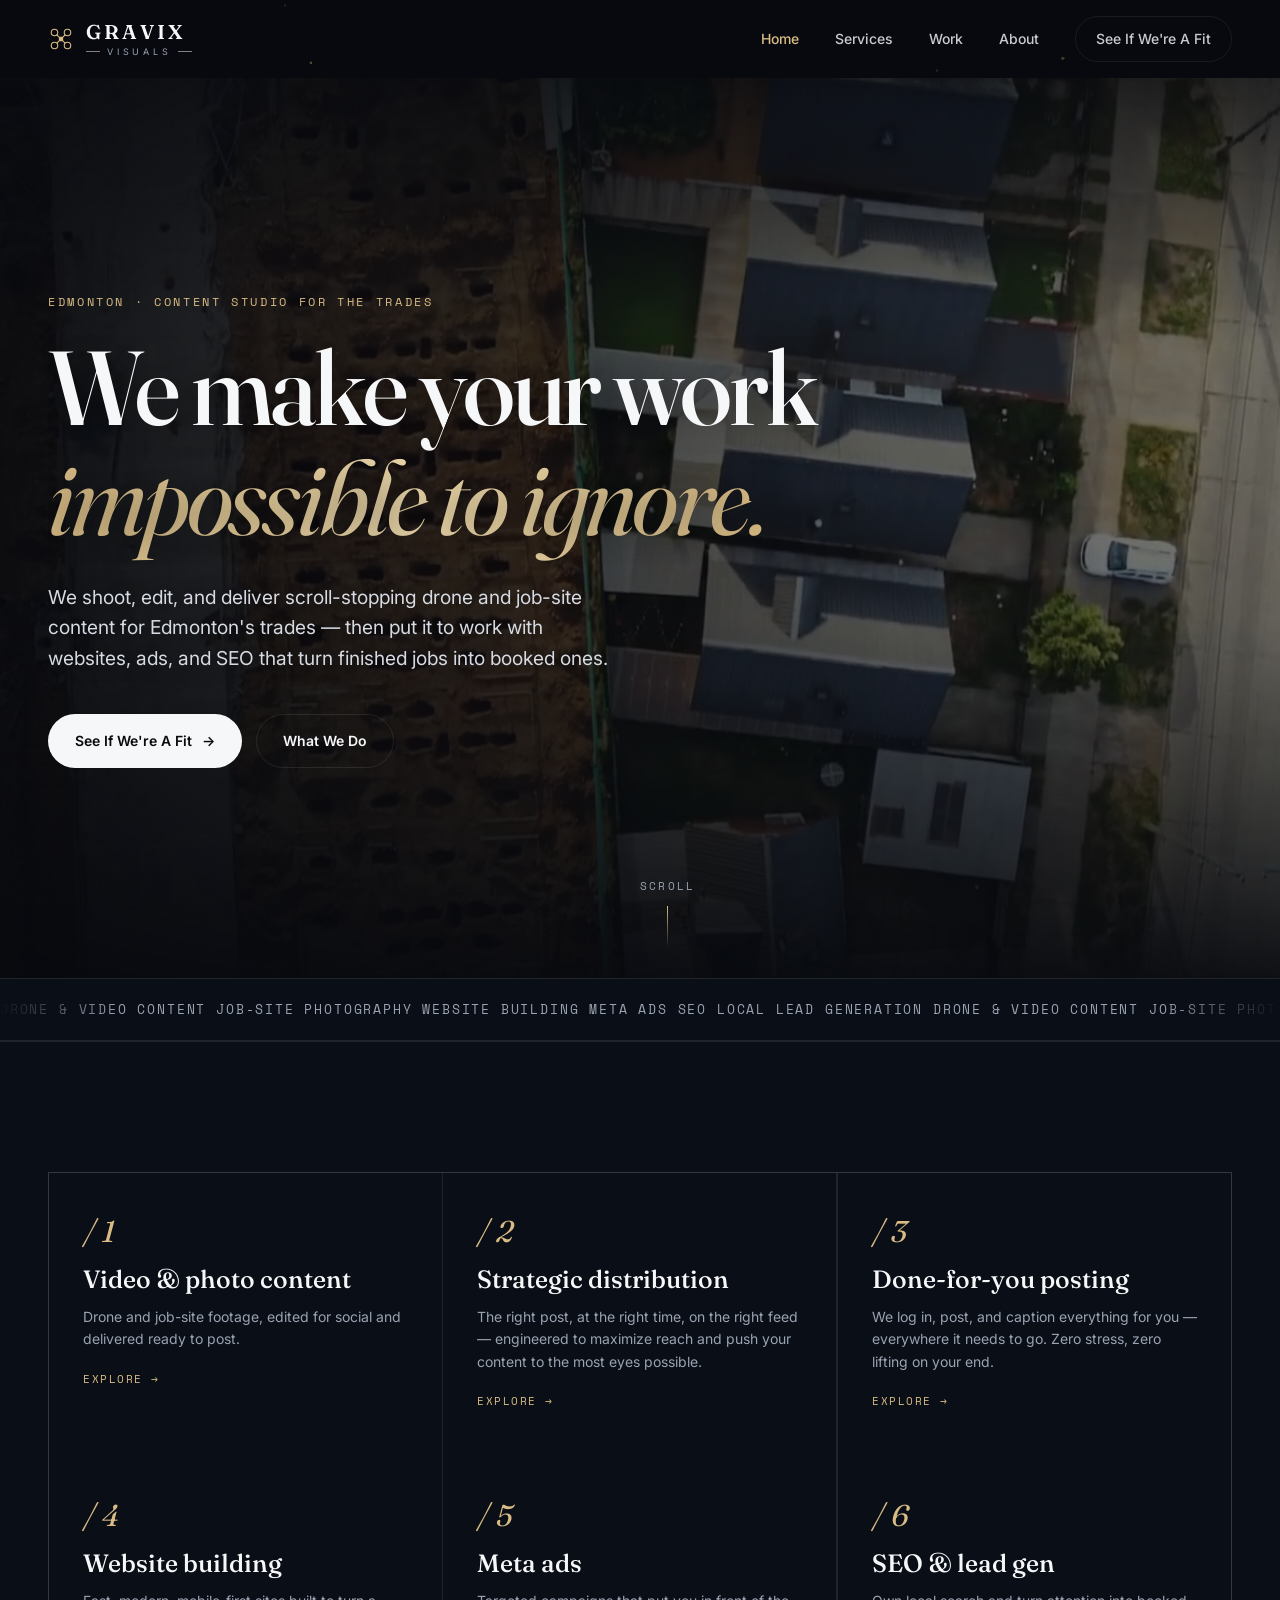
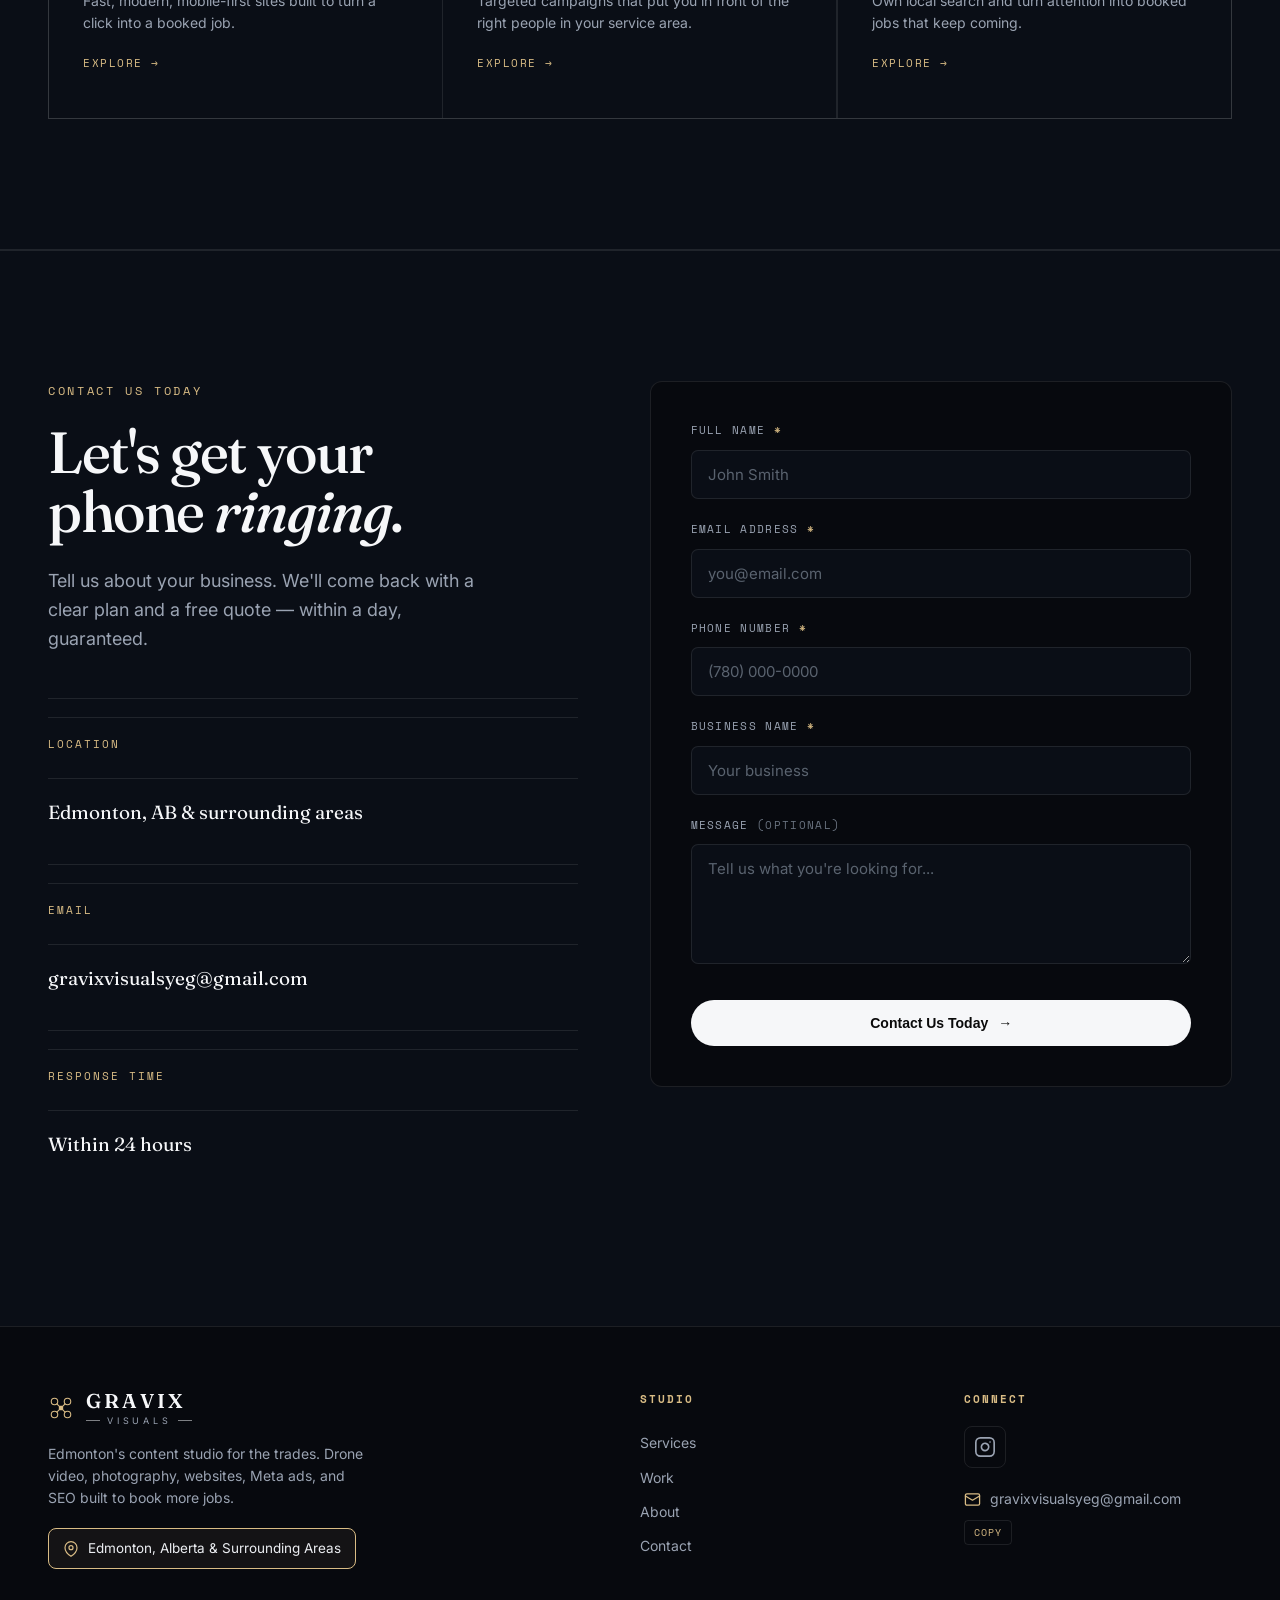
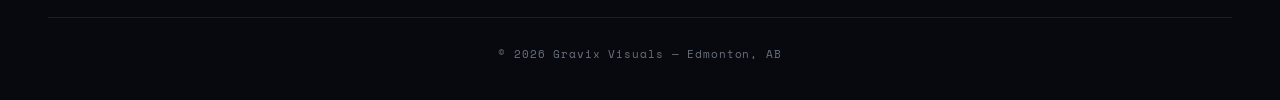
==== index.html @ f9c01bf4 "Add files via upload" ====
<!DOCTYPE html>
<html lang="en">
<head>
<meta charset="UTF-8" />
<meta name="viewport" content="width=device-width, initial-scale=1.0" />
<title>Gravix Visuals — Content Studio for Edmonton's Trades</title>
<meta name="description" content="Edmonton content studio for the trades. Drone video, photography, and editing — plus websites, Meta ads, and SEO that turn finished jobs into booked ones." />
<link rel="preconnect" href="https://fonts.googleapis.com">
<link rel="preconnect" href="https://fonts.gstatic.com" crossorigin>
<link href="https://fonts.googleapis.com/css2?family=Fraunces:ital,opsz,wght@0,9..144,400;0,9..144,500;0,9..144,600;1,9..144,400;1,9..144,500&family=Inter:wght@400;500;600;700&family=Space+Mono:wght@400;700&display=swap" rel="stylesheet">
<link rel="stylesheet" href="/styles.css">
</head>
<body data-page="home">

<nav id="nav" class="">
  <div class="wrap">
    <a href="/" class="brand" aria-label="Gravix Visuals home">
      <svg viewBox="0 0 48 48" fill="none" stroke="currentColor" stroke-width="2" aria-hidden="true">
        <circle cx="12" cy="12" r="6"/><circle cx="36" cy="12" r="6"/>
        <circle cx="12" cy="36" r="6"/><circle cx="36" cy="36" r="6"/>
        <line x1="16" y1="16" x2="32" y2="32"/><line x1="32" y1="16" x2="16" y2="32"/>
        <rect x="20" y="20" width="8" height="8" rx="2" fill="currentColor" stroke="none"/>
      </svg>
      <span class="word"><b>GRAVIX</b><span class="vis"><span class="ln"></span><small>VISUALS</small><span class="ln"></span></span></span>
    </a>
    <div class="nav-links" id="navlinks">
      <a href="/" class="active" onclick="closeNav()">Home</a>
      <a href="/services" onclick="closeNav()">Services</a>
      <a href="/work" onclick="closeNav()">Work</a>
      <a href="/about" onclick="closeNav()">About</a>
      <a href="/contact" class="nav-cta" onclick="closeNav()">See If We're A Fit</a>
    </div>
    <button class="burger" aria-label="Toggle menu" onclick="toggleNav()">&#9776;</button>
  </div>
</nav>

<header class="hero" id="top">
  <video id="heroVid" class="bgvid" autoplay muted loop playsinline preload="auto" poster="/poster.jpg" data-src="/gravix-hero.mp4"></video>
  <div class="scrim"></div>
  <div class="wrap">
    <div class="hero-inner">
      <span class="eyebrow">Edmonton &middot; Content Studio for the Trades</span>
      <h1 class="display">
        <span class="l"><span>We make your work</span></span>
        <span class="l"><span><em>impossible to ignore.</em></span></span>
      </h1>
      <p class="sub">We shoot, edit, and deliver scroll-stopping drone and job-site content for Edmonton's trades &mdash; then put it to work with websites, ads, and SEO that turn finished jobs into booked ones.</p>
      <div class="cta-row">
        <a href="/contact" class="btn btn-primary">See If We're A Fit <span class="ar">&rarr;</span></a>
        <a href="/services" class="btn btn-ghost">What We Do</a>
      </div>
    </div>
  </div>
  <div class="scroll-hint"><span>Scroll</span><span class="bar"></span></div>
</header>

<div class="marquee">
  <div class="marquee-track">
    <span>Drone &amp; Video Content Job-Site Photography Website Building Meta Ads SEO Local Lead Generation Drone &amp; Video Content Job-Site Photography Website Building Meta Ads SEO Local Lead Generation</span>
  </div>
</div>

<section class="teaser">
  <div class="wrap" style="padding-top:0;padding-bottom:0">
    <div class="teaser-grid">
      <a href="/services" class="tcard reveal">
        <div class="tn">/ 1</div>
        <h3>Video &amp; photo content</h3>
        <p>Drone and job-site footage, edited for social and delivered ready to post.</p>
        <span class="more">Explore &rarr;</span>
      </a>
      <a href="/services" class="tcard reveal">
        <div class="tn">/ 2</div>
        <h3>Strategic distribution</h3>
        <p>The right post, at the right time, on the right feed &mdash; engineered to maximize reach and push your content to the most eyes possible.</p>
        <span class="more">Explore &rarr;</span>
      </a>
      <a href="/services" class="tcard reveal">
        <div class="tn">/ 3</div>
        <h3>Done-for-you posting</h3>
        <p>We log in, post, and caption everything for you &mdash; everywhere it needs to go. Zero stress, zero lifting on your end.</p>
        <span class="more">Explore &rarr;</span>
      </a>
      <a href="/services" class="tcard reveal">
        <div class="tn">/ 4</div>
        <h3>Website building</h3>
        <p>Fast, modern, mobile-first sites built to turn a click into a booked job.</p>
        <span class="more">Explore &rarr;</span>
      </a>
      <a href="/services" class="tcard reveal">
        <div class="tn">/ 5</div>
        <h3>Meta ads</h3>
        <p>Targeted campaigns that put you in front of the right people in your service area.</p>
        <span class="more">Explore &rarr;</span>
      </a>
      <a href="/services" class="tcard reveal">
        <div class="tn">/ 6</div>
        <h3>SEO &amp; lead gen</h3>
        <p>Own local search and turn attention into booked jobs that keep coming.</p>
        <span class="more">Explore &rarr;</span>
      </a>
    </div>
  </div>
</section>

<section id="contact" style="border-top:1px solid var(--line)">
  <div class="wrap">
    <div class="contact-grid">
      <div class="contact-head reveal">
        <span class="eyebrow" style="display:block;margin-bottom:22px;">Contact Us Today</span>
        <h2 class="display">Let's get your<br>phone <em>ringing</em>.</h2>
        <p>Tell us about your business. We'll come back with a clear plan and a free quote &mdash; within a day, guaranteed.</p>
        <div class="contact-info">
          <div><div class="lbl">Location</div><div class="val">Edmonton, AB &amp; surrounding areas</div></div>
          <div><div class="lbl">Email</div><div class="val">gravixvisualsyeg@gmail.com</div></div>
          <div><div class="lbl">Response Time</div><div class="val">Within 24 hours</div></div>
        </div>
      </div>

      <div class="reveal">
        <form id="contactForm" onsubmit="return submitForm(event)">
          <div class="field">
            <label for="fullname">Full Name <span class="req">*</span></label>
            <input type="text" id="fullname" name="fullname" required placeholder="John Smith" />
          </div>
          <div class="field">
            <label for="email">Email Address <span class="req">*</span></label>
            <input type="email" id="email" name="email" required placeholder="you@email.com" />
          </div>
          <div class="field">
            <label for="phone">Phone Number <span class="req">*</span></label>
            <input type="tel" id="phone" name="phone" required placeholder="(780) 000-0000" />
          </div>
          <div class="field">
            <label for="business">Business Name <span class="req">*</span></label>
            <input type="text" id="business" name="business" required placeholder="Your business" />
          </div>
          <div class="field">
            <label for="message">Message <span style="color:var(--muted-2)">(optional)</span></label>
            <textarea id="message" name="message" placeholder="Tell us what you're looking for..."></textarea>
          </div>
          <button type="submit" class="btn btn-primary">Contact Us Today <span class="ar">&rarr;</span></button>
        </form>
        <div class="form-success" id="formSuccess">
          <div class="ic">&#10003;</div>
          <h4>Message sent.</h4>
          <p>Thanks &mdash; we'll be in touch within 24 hours.</p>
        </div>
      </div>
    </div>
  </div>
</section>

<footer>
  <div class="wrap">
    <div class="foot-grid">
      <div>
        <a href="/" class="brand">
          <svg viewBox="0 0 48 48" fill="none" stroke="currentColor" stroke-width="2" aria-hidden="true">
        <circle cx="12" cy="12" r="6"/><circle cx="36" cy="12" r="6"/>
        <circle cx="12" cy="36" r="6"/><circle cx="36" cy="36" r="6"/>
        <line x1="16" y1="16" x2="32" y2="32"/><line x1="32" y1="16" x2="16" y2="32"/>
        <rect x="20" y="20" width="8" height="8" rx="2" fill="currentColor" stroke="none"/>
      </svg>
      <span class="word"><b>GRAVIX</b><span class="vis"><span class="ln"></span><small>VISUALS</small><span class="ln"></span></span></span>
        </a>
        <p class="foot-about">Edmonton's content studio for the trades. Drone video, photography, websites, Meta ads, and SEO built to book more jobs.</p>
        <div class="foot-location">
          <svg width="16" height="16" viewBox="0 0 24 24" fill="none" stroke="currentColor" stroke-width="1.8" stroke-linecap="round" stroke-linejoin="round" aria-hidden="true">
            <path d="M21 10c0 7-9 13-9 13s-9-6-9-13a9 9 0 1 1 18 0z"/>
            <circle cx="12" cy="10" r="3"/>
          </svg>
          <span>Edmonton, Alberta &amp; Surrounding Areas</span>
        </div>
      </div>
      <div class="foot-col">
        <h5>Studio</h5>
        <a href="/services">Services</a>
        <a href="/work">Work</a>
        <a href="/about">About</a>
        <a href="/contact">Contact</a>
      </div>
      <div class="foot-col">
        <h5>Connect</h5>
        <a href="https://www.instagram.com/gravix.visuals/" target="_blank" rel="noopener" class="ig-link" aria-label="Gravix Visuals on Instagram">
          <svg width="22" height="22" viewBox="0 0 24 24" fill="none" stroke="currentColor" stroke-width="1.8" stroke-linecap="round" stroke-linejoin="round" aria-hidden="true">
            <rect x="2" y="2" width="20" height="20" rx="5" ry="5"/>
            <path d="M16 11.37A4 4 0 1 1 12.63 8 4 4 0 0 1 16 11.37z"/>
            <line x1="17.5" y1="6.5" x2="17.51" y2="6.5"/>
          </svg>
        </a>
        <div class="email-line">
          <svg width="17" height="17" viewBox="0 0 24 24" fill="none" stroke="currentColor" stroke-width="1.8" stroke-linecap="round" stroke-linejoin="round" aria-hidden="true">
            <rect x="2" y="4" width="20" height="16" rx="2"/>
            <path d="m22 7-10 6L2 7"/>
          </svg>
          <span class="email-text" id="emailText">gravixvisualsyeg@gmail.com</span>
          <button type="button" class="copy-btn" onclick="copyEmail(this)" aria-label="Copy email address">Copy</button>
        </div>
      </div>
    </div>
    <div class="foot-bottom">
      <span>&copy; 2026 Gravix Visuals &mdash; Edmonton, AB</span>
    </div>
  </div>
</footer>

<script>
  /* ============ GRAVIX FX ENGINE ============ */
  const isMobile = matchMedia('(max-width:980px)').matches;
  const reduceMotion = matchMedia('(prefers-reduced-motion: reduce)').matches;

  /* ---- scroll progress bar ---- */
  const prog=document.createElement('div'); prog.className='scroll-progress'; document.body.appendChild(prog);
  addEventListener('scroll',()=>{ const h=document.documentElement; prog.style.transform='scaleX('+(h.scrollTop/(h.scrollHeight-h.clientHeight))+')'; },{passive:true});

  /* ---- floating gold particles ---- */
  if(!reduceMotion){
    const cv=document.createElement('canvas'); cv.className='fx-particles'; document.body.appendChild(cv);
    const cx=cv.getContext('2d'); let W,H,pts=[];
    const N = isMobile? 22 : 55;
    function resize(){ W=cv.width=innerWidth; H=cv.height=innerHeight; }
    resize(); addEventListener('resize',resize);
    for(let i=0;i<N;i++) pts.push({x:Math.random()*innerWidth,y:Math.random()*innerHeight,r:Math.random()*1.6+.4,vx:(Math.random()-.5)*.18,vy:-(Math.random()*.22+.05),a:Math.random()*.5+.15,tw:Math.random()*Math.PI*2});
    (function loop(){
      cx.clearRect(0,0,W,H);
      for(const p of pts){
        p.x+=p.vx; p.y+=p.vy; p.tw+=.02;
        if(p.y<-10){p.y=H+10;p.x=Math.random()*W}
        if(p.x<-10)p.x=W+10; if(p.x>W+10)p.x=-10;
        const glow=p.a*(0.6+0.4*Math.sin(p.tw));
        cx.beginPath(); cx.arc(p.x,p.y,p.r,0,7);
        cx.fillStyle='rgba(217,188,133,'+glow+')'; cx.fill();
      }
      requestAnimationFrame(loop);
    })();
  }

  /* ---- cursor glow (desktop) ---- */
  if(!isMobile && !reduceMotion){
    const glow=document.createElement('div'); glow.className='cursor-glow'; document.body.appendChild(glow);
    let gx=innerWidth/2,gy=innerHeight/2,tx=gx,ty=gy;
    addEventListener('pointermove',e=>{tx=e.clientX;ty=e.clientY});
    (function g(){ gx+=(tx-gx)*.12; gy+=(ty-gy)*.12; glow.style.transform='translate('+(gx-250)+'px,'+(gy-250)+'px)'; requestAnimationFrame(g); })();
  }

  /* ---- magnetic buttons ---- */
  if(!isMobile && !reduceMotion){
    document.querySelectorAll('.btn, .nav-cta').forEach(b=>{
      b.addEventListener('pointermove',e=>{
        const r=b.getBoundingClientRect();
        const dx=e.clientX-(r.left+r.width/2), dy=e.clientY-(r.top+r.height/2);
        b.style.transform='translate('+(dx*.18)+'px,'+(dy*.28)+'px)';
      });
      b.addEventListener('pointerleave',()=>{ b.style.transform=''; });
    });
  }

  /* ---- 3D tilt on cards ---- */
  if(!isMobile && !reduceMotion){
    document.querySelectorAll('.tcard, .value-card, .step, .reel-frame').forEach(c=>{
      c.classList.add('tilt');
      c.addEventListener('pointermove',e=>{
        const r=c.getBoundingClientRect();
        const px=(e.clientX-r.left)/r.width-.5, py=(e.clientY-r.top)/r.height-.5;
        c.style.transform='perspective(900px) rotateY('+(px*7)+'deg) rotateX('+(-py*7)+'deg) translateY(-3px)';
      });
      c.addEventListener('pointerleave',()=>{ c.style.transform=''; });
    });
  }

  /* ---- shimmer sweep on section headings when revealed ---- */
  const shimIO=new IntersectionObserver(es=>{ es.forEach(e=>{ if(e.isIntersecting){ e.target.classList.add('shimmer'); shimIO.unobserve(e.target);} }); },{threshold:.4});
  document.querySelectorAll('.sec-head h2, .page-hero h1, .contact-head h2, .reel-copy h2, .about-grid h2, .mission-statement').forEach(h=>shimIO.observe(h));

  /* ---- hero video parallax ---- */
  if(!reduceMotion){
    const hv=document.getElementById('heroVid');
    if(hv && document.body.dataset.page==='home'){
      addEventListener('scroll',()=>{ const y=scrollY; if(y<innerHeight) hv.style.transform='translateY('+(y*.35)+'px) scale(1.08)'; },{passive:true});
    }
  }

  /* ============ core site js ============ */
  const nav=document.getElementById('nav');
  const isHome=document.body.dataset.page==='home';
  const onScroll=()=>{ if(window.scrollY>40||!isHome)nav.classList.add('solid'); else nav.classList.remove('solid'); };
  window.addEventListener('scroll',onScroll); onScroll();

  function toggleNav(){document.getElementById('navlinks').classList.toggle('open');}
  function closeNav(){document.getElementById('navlinks').classList.remove('open');}

  const __h=document.querySelector('.hero');
  if(__h){ __h.classList.add('play'); window.addEventListener('load',()=>__h.classList.add('play')); }

  const io=new IntersectionObserver((entries)=>{
    entries.forEach(e=>{ if(e.isIntersecting){e.target.classList.add('in');io.unobserve(e.target);} });
  },{threshold:0.12,rootMargin:'0px 0px -8% 0px'});
  document.querySelectorAll('.reveal').forEach(el=>io.observe(el));

  const __hero=document.getElementById('heroVid');
  const __vids=document.querySelectorAll('.bgvid');
  function __srcOf(){ return (__hero && (__hero.currentSrc||__hero.src)) || (__vids[0] && __vids[0].getAttribute('data-src')) || ''; }
  function __startVids(){
    __vids.forEach(v=>{
      if(!v.src){ const s=v.getAttribute('data-src')||__srcOf(); if(s) v.src=s; }
      v.muted=true; v.playsInline=true;
      const p=v.play(); if(p&&p.catch) p.catch(()=>{});
    });
  }
  __vids.forEach(v=>{ v.addEventListener('canplay',__startVids); v.addEventListener('loadeddata',__startVids); });
  __startVids();
  window.addEventListener('load',__startVids);
  ['pointerdown','touchstart','scroll','keydown','click'].forEach(ev=>window.addEventListener(ev,__startVids,{once:true,passive:true}));

  function submitForm(e){
    e.preventDefault();
    document.getElementById('contactForm').style.display='none';
    document.getElementById('formSuccess').classList.add('show');
    return false;
  }

  function copyEmail(btn){
    const email='gravixvisualsyeg@gmail.com';
    const done=()=>{ const o=btn.textContent; btn.textContent='Copied!'; btn.classList.add('copied'); setTimeout(()=>{btn.textContent=o;btn.classList.remove('copied');},1600); };
    if(navigator.clipboard&&navigator.clipboard.writeText){ navigator.clipboard.writeText(email).then(done).catch(()=>fallbackCopy(email,done)); }
    else { fallbackCopy(email,done); }
  }
  function fallbackCopy(text,cb){
    const t=document.createElement('textarea'); t.value=text; t.style.position='fixed'; t.style.opacity='0'; document.body.appendChild(t); t.select();
    try{ document.execCommand('copy'); }catch(e){} document.body.removeChild(t); if(cb)cb();
  }
</script>
</body>
</html>
---- styles.css ----
:root{
    --bg:#07090E;
    --bg-2:#0A0E16;
    --navy:#0F1E33;
    --navy-2:#13243C;
    --line:rgba(255,255,255,0.09);
    --line-2:rgba(255,255,255,0.05);
    --text:#ECEEF2;
    --muted:#9AA3B2;
    --muted-2:#69727F;
    --gold:#D9BC85;
    --gold-dim:#B89A63;
    --white:#F6F7F9;
  }
  *{box-sizing:border-box;margin:0;padding:0}
  html{scroll-behavior:smooth}
  body{
    font-family:'Inter',system-ui,sans-serif;
    background:var(--bg);color:var(--text);
    line-height:1.6;-webkit-font-smoothing:antialiased;
    overflow-x:hidden;
  }
  .wrap{max-width:1240px;margin:0 auto;padding:0 28px}
  .display{font-family:'Fraunces',Georgia,serif;font-weight:500;letter-spacing:-0.02em;line-height:1.0}
  .mono{font-family:'Space Mono',monospace}
  .eyebrow{font-family:'Space Mono',monospace;font-size:12px;letter-spacing:0.22em;text-transform:uppercase;color:var(--gold)}

  a{color:inherit}

  /* ---------- NAV ---------- */
  nav{position:fixed;top:0;left:0;right:0;z-index:100;transition:background .4s ease,border-color .4s ease,backdrop-filter .4s}
  nav.solid{background:rgba(7,9,14,0.82);backdrop-filter:blur(14px);border-bottom:1px solid var(--line)}
  nav .wrap{display:flex;align-items:center;justify-content:space-between;height:78px}
  .brand{display:flex;align-items:center;gap:12px;text-decoration:none}
  .brand svg{width:26px;height:26px;color:var(--gold)}
  .brand .word{display:flex;flex-direction:column;line-height:1}
  .brand .word b{font-family:'Fraunces',serif;font-weight:600;font-size:20px;letter-spacing:0.16em;color:var(--white)}
  .brand .word .vis{display:flex;align-items:center;gap:7px;margin-top:5px}
  .brand .word .vis .ln{height:1px;width:14px;background:var(--white);opacity:.5}
  .brand .word .vis small{font-size:9px;letter-spacing:0.42em;color:var(--muted)}
  .nav-links{display:flex;align-items:center;gap:36px}
  .nav-links a{text-decoration:none;font-size:14px;font-weight:500;color:var(--text);opacity:.85;transition:opacity .2s,color .2s;position:relative}
  .nav-links a:not(.nav-cta)::after{content:'';position:absolute;left:0;right:0;bottom:-6px;height:1.5px;background:var(--gold);transform:scaleX(0);transform-origin:left;transition:transform .25s ease}
  .nav-links a:not(.nav-cta):hover::after{transform:scaleX(1)}
  .nav-links a:hover{opacity:1;color:var(--gold)}
  .nav-cta{border:1px solid var(--line);padding:11px 20px;border-radius:999px;font-size:13px;font-weight:600;transition:all .25s}
  .nav-cta:hover{background:var(--white);color:#0A0A0A!important;border-color:var(--white);opacity:1!important}
  .burger{display:none;background:none;border:none;color:var(--text);cursor:pointer;font-size:22px}

  /* ---------- HERO ---------- */
  .hero{position:relative;height:100vh;min-height:680px;display:flex;align-items:center;overflow:hidden}
  .hero video{position:absolute;inset:0;width:100%;height:100%;object-fit:cover;z-index:0}
  .hero .scrim{position:absolute;inset:0;z-index:1;
    background:
      linear-gradient(180deg,rgba(7,9,14,.86) 0%,rgba(7,9,14,.5) 30%,rgba(7,9,14,.58) 60%,rgba(7,9,14,.97) 100%),
      linear-gradient(90deg,rgba(7,9,14,.92) 0%,rgba(7,9,14,.62) 38%,rgba(7,9,14,.15) 70%,transparent 100%),
      radial-gradient(120% 80% at 82% 22%,rgba(217,188,133,.08),transparent 55%);
  }
  .hero .wrap{position:relative;z-index:2;width:100%}
  .hero-inner{max-width:880px}
  .hero .eyebrow{opacity:0;transform:translateY(16px);animation:rise .9s .15s forwards cubic-bezier(.2,.7,.2,1)}
  .hero h1{font-size:clamp(46px,8.2vw,108px);color:var(--white);margin-top:22px;letter-spacing:-0.03em;text-shadow:0 2px 40px rgba(0,0,0,.55)}
  .hero h1 .l{display:block;overflow:hidden;padding-bottom:.14em;margin-bottom:-.10em}
  .hero h1 .l span{display:block;opacity:0;transform:translateY(110%);}
  .hero.play h1 .l span{animation:reveal 1s forwards cubic-bezier(.16,1,.3,1)}
  .hero h1 .l:nth-child(1) span{animation-delay:.25s}
  .hero h1 .l:nth-child(2) span{animation-delay:.40s}
  .hero h1 em{font-style:italic;font-weight:400;color:var(--gold)}
  .hero p.sub{margin-top:28px;font-size:clamp(16px,1.5vw,20px);color:#D6DAE2;max-width:560px;text-shadow:0 1px 16px rgba(0,0,0,.6);opacity:0;transform:translateY(16px);animation:rise .9s .75s forwards cubic-bezier(.2,.7,.2,1)}
  .hero .cta-row{margin-top:40px;display:flex;gap:14px;flex-wrap:wrap;opacity:0;transform:translateY(16px);animation:rise .9s .9s forwards cubic-bezier(.2,.7,.2,1)}
  .scroll-hint{position:absolute;bottom:30px;left:50%;transform:translateX(-50%);z-index:2;font-family:'Space Mono',monospace;font-size:11px;letter-spacing:.2em;text-transform:uppercase;color:var(--muted);display:flex;flex-direction:column;align-items:center;gap:10px;opacity:0;animation:rise .9s 1.3s forwards}
  .scroll-hint .bar{width:1px;height:42px;background:linear-gradient(var(--gold),transparent);animation:drop 2.2s infinite}

  @keyframes reveal{to{opacity:1;transform:translateY(0)}}
  @keyframes rise{to{opacity:1;transform:translateY(0)}}
  @keyframes drop{0%{transform:scaleY(0);transform-origin:top}45%{transform:scaleY(1);transform-origin:top}55%{transform:scaleY(1);transform-origin:bottom}100%{transform:scaleY(0);transform-origin:bottom}}

  /* ---------- BUTTONS ---------- */
  .btn{display:inline-flex;align-items:center;gap:10px;padding:15px 26px;border-radius:999px;font-weight:600;font-size:14px;text-decoration:none;transition:all .25s;cursor:pointer;border:1px solid transparent}
  .btn-primary{background:var(--white);color:#0A0A0A}
  .btn-primary:hover{background:var(--gold);transform:translateY(-2px)}
  .btn-ghost{background:transparent;color:var(--white);border:1px solid var(--line)}
  .btn-ghost:hover{border-color:var(--white);transform:translateY(-2px)}
  .btn .ar{transition:transform .25s}
  .btn:hover .ar{transform:translateX(4px)}

  /* ---------- MARQUEE STRIP ---------- */
  .marquee{border-top:1px solid var(--line);border-bottom:1px solid var(--line);background:var(--bg-2);overflow:hidden;padding:20px 0}
  .marquee-track{display:flex;gap:56px;white-space:nowrap;width:max-content;animation:scrollx 28s linear infinite}
  .marquee-track span{font-family:'Space Mono',monospace;font-size:13px;letter-spacing:.14em;text-transform:uppercase;color:var(--muted);display:flex;align-items:center;gap:56px}
  .marquee-track span::after{content:'';width:5px;height:5px;border-radius:50%;background:var(--gold)}
  @keyframes scrollx{to{transform:translateX(-50%)}}

  /* ---------- SECTION SHARED ---------- */
  section{padding:130px 0;position:relative}
  .reveal{opacity:0;transform:translateY(34px);transition:opacity .9s cubic-bezier(.2,.7,.2,1),transform .9s cubic-bezier(.2,.7,.2,1)}
  .reveal.in{opacity:1;transform:none}
  .sec-head{max-width:760px;margin-bottom:80px}
  .sec-head .eyebrow{display:block;margin-bottom:22px}
  .sec-head h2{font-size:clamp(34px,5vw,62px);color:var(--white);letter-spacing:-0.025em}
  .sec-head p{margin-top:24px;font-size:18px;color:var(--muted);max-width:560px}

  /* ---------- SERVICES (editorial rows) ---------- */
  #services{background:var(--bg)}
  .svc{display:grid;grid-template-columns:120px 1fr 320px;gap:48px;padding:56px 0;border-top:1px solid var(--line);align-items:start;transition:padding .3s}
  .svc:last-child{border-bottom:1px solid var(--line)}
  .svc .num{font-family:'Fraunces',serif;font-size:clamp(40px,5vw,72px);color:var(--gold);font-weight:400;line-height:.9;font-style:italic}
  .svc-main h3{font-family:'Fraunces',serif;font-weight:500;font-size:clamp(28px,3.4vw,42px);color:var(--white);letter-spacing:-0.02em;line-height:1.05}
  .svc-main p{margin-top:18px;font-size:16px;color:var(--muted);max-width:520px}
  .svc-tag{display:inline-block;margin-top:22px;font-family:'Space Mono',monospace;font-size:11px;letter-spacing:.18em;text-transform:uppercase;color:var(--gold-dim);border:1px solid var(--line);padding:6px 12px;border-radius:3px}
  .svc-feats{list-style:none}
  .svc-feats li{display:flex;align-items:center;gap:12px;padding:12px 0;font-size:14px;color:var(--text);border-bottom:1px solid var(--line-2)}
  .svc-feats li:last-child{border-bottom:none}
  .svc-feats li::before{content:'';width:6px;height:6px;border-radius:50%;background:var(--gold);flex:none}
  .svc:hover .num{transform:translateX(6px);transition:transform .35s}

  /* ---------- SHOWREEL ---------- */
  #work{background:var(--bg-2);border-top:1px solid var(--line)}
  .reel-grid{display:grid;grid-template-columns:1fr 1fr;gap:64px;align-items:center}
  .reel-frame{position:relative;border-radius:10px;overflow:hidden;border:1px solid var(--line);aspect-ratio:16/10;box-shadow:0 40px 80px -30px rgba(0,0,0,.8)}
  .reel-frame video{width:100%;height:100%;object-fit:cover;display:block}
  .reel-frame .badge{position:absolute;top:16px;left:16px;font-family:'Space Mono',monospace;font-size:10px;letter-spacing:.16em;text-transform:uppercase;background:rgba(7,9,14,.7);backdrop-filter:blur(6px);color:var(--gold);padding:6px 11px;border-radius:3px;border:1px solid var(--line)}
  .reel-copy h2{font-size:clamp(32px,4vw,52px);color:var(--white);letter-spacing:-0.025em;line-height:1.05}
  .reel-copy p{margin-top:22px;font-size:17px;color:var(--muted);max-width:480px}
  .reel-copy .mini{margin-top:30px;display:flex;gap:30px;flex-wrap:wrap}
  .reel-copy .mini div .k{font-family:'Fraunces',serif;font-size:26px;color:var(--gold);font-style:italic}
  .reel-copy .mini div .v{font-family:'Space Mono',monospace;font-size:11px;letter-spacing:.12em;text-transform:uppercase;color:var(--muted);margin-top:4px}
  .reel-copy a.btn{margin-top:36px}

  /* ---------- PROCESS ---------- */
  #process{background:var(--bg)}
  .steps{display:grid;grid-template-columns:repeat(3,1fr);gap:32px}
  .step{padding:40px 0;border-top:1px solid var(--line)}
  .step .s-num{font-family:'Space Mono',monospace;font-size:12px;letter-spacing:.18em;color:var(--gold)}
  .step h4{font-family:'Fraunces',serif;font-weight:500;font-size:26px;color:var(--white);margin-top:20px}
  .step p{margin-top:14px;font-size:15px;color:var(--muted)}

  /* ---------- ABOUT ---------- */
  #about{background:var(--navy);border-top:1px solid var(--line);position:relative;overflow:hidden}
  #about::before{content:'';position:absolute;top:-30%;right:-10%;width:600px;height:600px;background:radial-gradient(circle,rgba(217,188,133,.10),transparent 65%);pointer-events:none}
  .about-grid{display:grid;grid-template-columns:1fr 1.45fr;gap:80px;align-items:start;position:relative}
  .about-grid h2{font-size:clamp(34px,4.6vw,56px);color:var(--white);letter-spacing:-0.025em;line-height:1.02}
  .about-body p{font-size:17px;color:#C7CCD6;margin-bottom:20px;line-height:1.75}
  .about-body p strong{color:var(--white);font-weight:600}
  .about-stats{margin-top:44px;display:grid;grid-template-columns:repeat(3,1fr);gap:28px;border-top:1px solid var(--line);padding-top:36px}
  .about-stats .k{font-family:'Fraunces',serif;font-size:34px;color:var(--gold);font-style:italic;line-height:1}
  .about-stats .v{font-family:'Space Mono',monospace;font-size:11px;letter-spacing:.12em;text-transform:uppercase;color:var(--muted);margin-top:10px}

  /* ---------- CONTACT ---------- */
  #contact{background:var(--bg-2);border-top:1px solid var(--line)}
  .contact-grid{display:grid;grid-template-columns:1fr 1.1fr;gap:72px;align-items:start}
  .contact-head h2{font-size:clamp(34px,4.6vw,58px);color:var(--white);letter-spacing:-0.025em;line-height:1.02}
  .contact-head p{margin-top:24px;font-size:18px;color:var(--muted);max-width:440px}
  .contact-info{margin-top:44px}
  .contact-info div{padding:18px 0;border-top:1px solid var(--line)}
  .contact-info .lbl{font-family:'Space Mono',monospace;font-size:11px;letter-spacing:.18em;text-transform:uppercase;color:var(--gold)}
  .contact-info .val{font-family:'Fraunces',serif;font-size:19px;color:var(--white);margin-top:7px}

  form{background:var(--bg);border:1px solid var(--line);padding:40px;border-radius:12px}
  .field{margin-bottom:22px}
  .field label{display:block;font-family:'Space Mono',monospace;font-size:11px;letter-spacing:.12em;text-transform:uppercase;color:var(--muted);margin-bottom:10px}
  .field label .req{color:var(--gold)}
  .field input,.field textarea{width:100%;padding:14px 16px;border:1px solid var(--line);border-radius:7px;font-family:inherit;font-size:15px;background:var(--bg-2);color:var(--text);transition:border .2s,background .2s}
  .field input::placeholder,.field textarea::placeholder{color:#5A636F}
  .field input:focus,.field textarea:focus{outline:none;border-color:var(--gold);background:var(--navy)}
  .field textarea{resize:vertical;min-height:120px}
  .row-2{display:grid;grid-template-columns:1fr 1fr;gap:18px}
  form .btn{width:100%;justify-content:center;border:none;margin-top:6px}
  .form-success{display:none;text-align:center;padding:30px 10px}
  .form-success.show{display:block}
  .form-success .ic{width:54px;height:54px;border-radius:50%;border:1px solid var(--gold);display:flex;align-items:center;justify-content:center;margin:0 auto 18px;color:var(--gold);font-size:24px}
  .form-success h4{font-family:'Fraunces',serif;font-size:24px;color:var(--white)}
  .form-success p{color:var(--muted);margin-top:10px;font-size:15px}

  /* ---------- FOOTER ---------- */
  footer{background:var(--bg);border-top:1px solid var(--line);padding:64px 0 36px}
  .foot-grid{display:grid;grid-template-columns:2fr 1fr 1fr;gap:56px;margin-bottom:48px}
  footer .brand{margin-bottom:18px}
  .foot-about{font-size:14px;color:var(--muted);max-width:320px}
  .foot-col h5{font-family:'Space Mono',monospace;font-size:11px;letter-spacing:.18em;text-transform:uppercase;color:var(--gold);margin-bottom:18px}
  .foot-col a{position:relative;display:block;width:fit-content;text-decoration:none;color:var(--muted);padding:6px 0;font-size:14px;transition:color .2s,transform .2s;transform:translateX(0)}
  .foot-col a:not(.ig-link)::after{content:'';position:absolute;left:0;bottom:2px;height:1.5px;width:100%;background:var(--gold);transform:scaleX(0);transform-origin:left;transition:transform .25s ease}
  .foot-col a:not(.ig-link):hover::after{transform:scaleX(1)}
  .foot-col a:hover{color:var(--white);transform:translateX(6px)}
  .foot-col a.ig-link:hover{transform:translateY(-1px)}
  .foot-bottom{border-top:1px solid var(--line);padding-top:28px;display:flex;justify-content:center;text-align:center;gap:14px;flex-wrap:wrap;font-family:'Space Mono',monospace;font-size:11px;letter-spacing:.08em;color:var(--muted-2)}

  /* ---------- RESPONSIVE ---------- */
  @media(max-width:980px){
    .scroll-hint{display:none}
    .svc{grid-template-columns:1fr;gap:24px;padding:44px 0}
    .svc .num{font-size:46px}
    .reel-grid,.about-grid,.contact-grid,.foot-grid{grid-template-columns:1fr;gap:44px}
    .steps{grid-template-columns:1fr}
    .nav-links{position:fixed;inset:78px 0 auto 0;background:rgba(7,9,14,.97);backdrop-filter:blur(16px);flex-direction:column;gap:0;padding:20px 28px 30px;border-bottom:1px solid var(--line);display:none}
    .nav-links.open{display:flex}
    .nav-links a{width:100%;padding:16px 0;border-bottom:1px solid var(--line-2)}
    .nav-links .nav-cta{margin-top:14px;text-align:center;border:1px solid var(--line)}
    .burger{display:block}
    nav{background:rgba(7,9,14,.82);backdrop-filter:blur(14px);border-bottom:1px solid var(--line)}
    section{padding:88px 0}
    .sec-head{margin-bottom:54px}
    .row-2{grid-template-columns:1fr}
    .about-stats{grid-template-columns:1fr}
  }
  @media(prefers-reduced-motion:reduce){
    *{animation:none!important;transition:none!important}
    .hero .eyebrow,.hero p.sub,.hero .cta-row,.hero h1 .l span,.scroll-hint{opacity:1;transform:none}
    .reveal{opacity:1;transform:none}
  }
  a:focus-visible,button:focus-visible,input:focus-visible,textarea:focus-visible{outline:2px solid var(--gold);outline-offset:3px}

/* ============ MULTI-PAGE ADDITIONS ============ */
/* Force nav solid on interior pages */
nav.solid{background:rgba(7,9,14,0.82);backdrop-filter:blur(14px);border-bottom:1px solid var(--line)}
.nav-links a.active{color:var(--gold);opacity:1}

/* Interior page header (no full-screen video) */
.page-hero{position:relative;padding:160px 0 90px;border-bottom:1px solid var(--line);overflow:hidden;background:var(--bg)}
.page-hero::before{content:'';position:absolute;top:-20%;right:-5%;width:560px;height:560px;background:radial-gradient(circle,rgba(217,188,133,.10),transparent 62%);pointer-events:none}
.page-hero .wrap{position:relative;z-index:2}
.page-hero .eyebrow{display:block;margin-bottom:22px}
.page-hero h1{font-size:clamp(44px,6.5vw,86px);color:var(--white);letter-spacing:-0.03em;line-height:1.0;max-width:900px}
.page-hero h1 em{font-style:italic;font-weight:400;color:var(--gold)}
.page-hero p.lead{margin-top:28px;font-size:clamp(17px,1.6vw,21px);color:var(--muted);max-width:580px;line-height:1.55}

/* Home teaser cards */
.teaser{background:var(--bg-2);border-top:1px solid var(--line);border-bottom:1px solid var(--line)}
.teaser-grid{display:grid;grid-template-columns:repeat(3,1fr);gap:1px;background:var(--line);border:1px solid var(--line)}
.tcard{background:var(--bg-2);padding:44px 34px;transition:background .25s;text-decoration:none;display:block}
.tcard:hover{background:var(--bg)}
.tcard .tn{font-family:'Fraunces',serif;font-style:italic;font-size:30px;color:var(--gold);line-height:1}
.tcard h3{font-family:'Fraunces',serif;font-weight:500;font-size:25px;color:var(--white);margin-top:18px;line-height:1.15}
.tcard p{font-size:14px;color:var(--muted);margin-top:12px}
.tcard .more{display:inline-flex;align-items:center;gap:8px;margin-top:20px;font-family:'Space Mono',monospace;font-size:11px;letter-spacing:.14em;text-transform:uppercase;color:var(--gold)}

/* CTA band */
.cta-band{background:var(--navy);border-top:1px solid var(--line);text-align:center;padding:110px 0}
.cta-band h2{font-size:clamp(34px,4.6vw,58px);color:var(--white);letter-spacing:-0.025em;line-height:1.05;max-width:760px;margin:0 auto}
.cta-band p{margin-top:22px;font-size:18px;color:rgba(248,247,244,.7);max-width:480px;margin-left:auto;margin-right:auto}
.cta-band .cta-row{justify-content:center;margin-top:36px}

@media(max-width:980px){
  .teaser-grid{grid-template-columns:1fr}
  .page-hero{padding:130px 0 70px}
}

/* Footer Connect — Instagram icon + email text */
.foot-col .ig-link{
  display:flex;align-items:center;justify-content:center;
  width:42px;height:42px;border:1px solid var(--line);border-radius:8px;
  color:var(--muted);padding:0;margin:4px 0 14px;transition:all .25s;
}
.foot-col .ig-link:hover{color:var(--gold);border-color:var(--gold);background:rgba(217,188,133,.06);transform:translateY(-1px)}
.foot-col .ig-link svg{display:block}
.foot-col .email-line{
  display:flex;align-items:center;gap:9px;font-size:14px;color:var(--muted);
  padding:6px 0;flex-wrap:wrap;
}
.foot-col .email-line svg{flex:none;color:var(--gold)}
.foot-col .email-text{user-select:all;-webkit-user-select:all;cursor:text;word-break:break-all}
.copy-btn{
  font-family:'Space Mono',monospace;font-size:10px;letter-spacing:.1em;text-transform:uppercase;
  background:transparent;color:var(--gold);border:1px solid var(--line);border-radius:4px;
  padding:4px 9px;cursor:pointer;transition:all .2s;
}
.copy-btn:hover{border-color:var(--gold);background:rgba(217,188,133,.08)}
.copy-btn.copied{color:#7BC47F;border-color:#7BC47F}

.foot-location{
  display:inline-flex;align-items:center;gap:9px;margin-top:18px;
  color:var(--text);font-size:13.5px;
  border:1px solid var(--gold);border-radius:8px;
  padding:9px 14px;background:rgba(217,188,133,.06);
}
.foot-location svg{flex:none;color:var(--gold)}

/* ===== About: Values + Mission ===== */
.values-grid{display:grid;grid-template-columns:repeat(2,1fr);gap:1px;background:var(--line);border:1px solid var(--line)}
.value-card{background:var(--bg-2);padding:44px 40px;transition:background .25s}
.value-card:hover{background:var(--bg)}
.value-card .vc-num{font-family:'Space Mono',monospace;font-size:12px;letter-spacing:.18em;color:var(--gold)}
.value-card h4{font-family:'Fraunces',serif;font-weight:500;font-size:27px;color:var(--white);margin-top:18px;line-height:1.1}
.value-card p{font-size:15px;color:var(--muted);margin-top:14px;line-height:1.6}

#mission::before{content:'';position:absolute;top:-25%;left:-8%;width:600px;height:600px;background:radial-gradient(circle,rgba(217,188,133,.10),transparent 64%);pointer-events:none}
.mission-block{position:relative;z-index:2;max-width:920px}
.mission-statement{font-size:clamp(30px,4vw,50px);color:var(--white);letter-spacing:-0.02em;line-height:1.12}
.mission-statement{font-style:italic;font-weight:400}
.mission-sub{margin-top:32px;font-size:17px;color:#C7CCD6;line-height:1.75;max-width:680px}

@media(max-width:980px){
  .values-grid{grid-template-columns:1fr}
  .value-card{padding:36px 28px}
}

/* ============ GRAVIX FX LAYER ============ */

/* scroll progress bar */
.scroll-progress{
  position:fixed;top:0;left:0;right:0;height:2px;z-index:200;
  background:linear-gradient(90deg,var(--gold),#F0DCAE);
  transform:scaleX(0);transform-origin:left;pointer-events:none;
  box-shadow:0 0 12px rgba(217,188,133,.5);
}

/* floating particles canvas */
.fx-particles{
  position:fixed;inset:0;z-index:1;pointer-events:none;opacity:.8;
}

/* cursor glow */
.cursor-glow{
  position:fixed;top:0;left:0;width:500px;height:500px;z-index:0;pointer-events:none;
  background:radial-gradient(circle,rgba(217,188,133,.07) 0%,transparent 60%);
  will-change:transform;
}

/* content sits above particles */
nav,header,section,footer,.marquee{position:relative;z-index:2}

/* magnetic buttons — smooth return */
.btn,.nav-cta{transition:transform .3s cubic-bezier(.2,.7,.3,1),background .25s,border-color .25s,color .25s;will-change:transform}

/* 3D tilt cards */
.tilt{transition:transform .4s cubic-bezier(.2,.7,.3,1);will-change:transform;transform-style:preserve-3d}

/* shimmer sweep on headings */
.shimmer{position:relative;overflow:hidden;padding-bottom:.12em;margin-bottom:-.08em}
.shimmer::before{
  content:'';position:absolute;top:0;left:-80%;width:60%;height:100%;
  background:linear-gradient(105deg,transparent 0%,rgba(217,188,133,.18) 45%,rgba(255,255,255,.10) 50%,rgba(217,188,133,.18) 55%,transparent 100%);
  transform:skewX(-20deg);
  animation:shimmer-sweep 1.6s .3s cubic-bezier(.4,0,.2,1) forwards;
  pointer-events:none;
}
@keyframes shimmer-sweep{to{left:130%}}

/* gold animated gradient on hero italics */
.hero h1 em, .page-hero h1 em{
  background:linear-gradient(90deg,var(--gold) 0%,#F0DCAE 25%,var(--gold) 50%,#C9A96B 75%,var(--gold) 100%);
  background-size:200% auto;
  -webkit-background-clip:text;background-clip:text;
  -webkit-text-fill-color:transparent;color:transparent;
  animation:gold-flow 6s linear infinite;
}
@keyframes gold-flow{to{background-position:200% center}}

/* hero video gets GPU transform base for parallax */
#heroVid{will-change:transform;transform:scale(1.08)}

/* card hover glow ring */
.tcard,.value-card{position:relative}
.tcard::before,.value-card::before{
  content:'';position:absolute;inset:0;pointer-events:none;opacity:0;
  background:radial-gradient(600px circle at 50% 0%,rgba(217,188,133,.08),transparent 45%);
  transition:opacity .4s;
}
.tcard:hover::before,.value-card:hover::before{opacity:1}

/* marquee gets a soft gold edge fade */
.marquee{position:relative}
.marquee::before,.marquee::after{
  content:'';position:absolute;top:0;bottom:0;width:120px;z-index:3;pointer-events:none;
}
.marquee::before{left:0;background:linear-gradient(90deg,var(--bg-2),transparent)}
.marquee::after{right:0;background:linear-gradient(-90deg,var(--bg-2),transparent)}

/* footer location badge — soft pulse */
.foot-location{animation:loc-pulse 4s ease-in-out infinite}
@keyframes loc-pulse{
  0%,100%{box-shadow:0 0 0 0 rgba(217,188,133,.0)}
  50%{box-shadow:0 0 18px 0 rgba(217,188,133,.15)}
}

/* form focus glow */
.field input:focus,.field textarea:focus{box-shadow:0 0 0 3px rgba(217,188,133,.12)}

/* reveal animation — slightly springier */
.reveal{transition:opacity 1s cubic-bezier(.2,.7,.2,1),transform 1s cubic-bezier(.16,1,.3,1)}

@media(max-width:980px){
  .cursor-glow{display:none}
  .scroll-progress{height:2px}
}
@media(prefers-reduced-motion:reduce){
  .scroll-progress,.fx-particles,.cursor-glow{display:none}
  .shimmer::before{animation:none;opacity:0}
  .hero h1 em,.page-hero h1 em{animation:none}
}
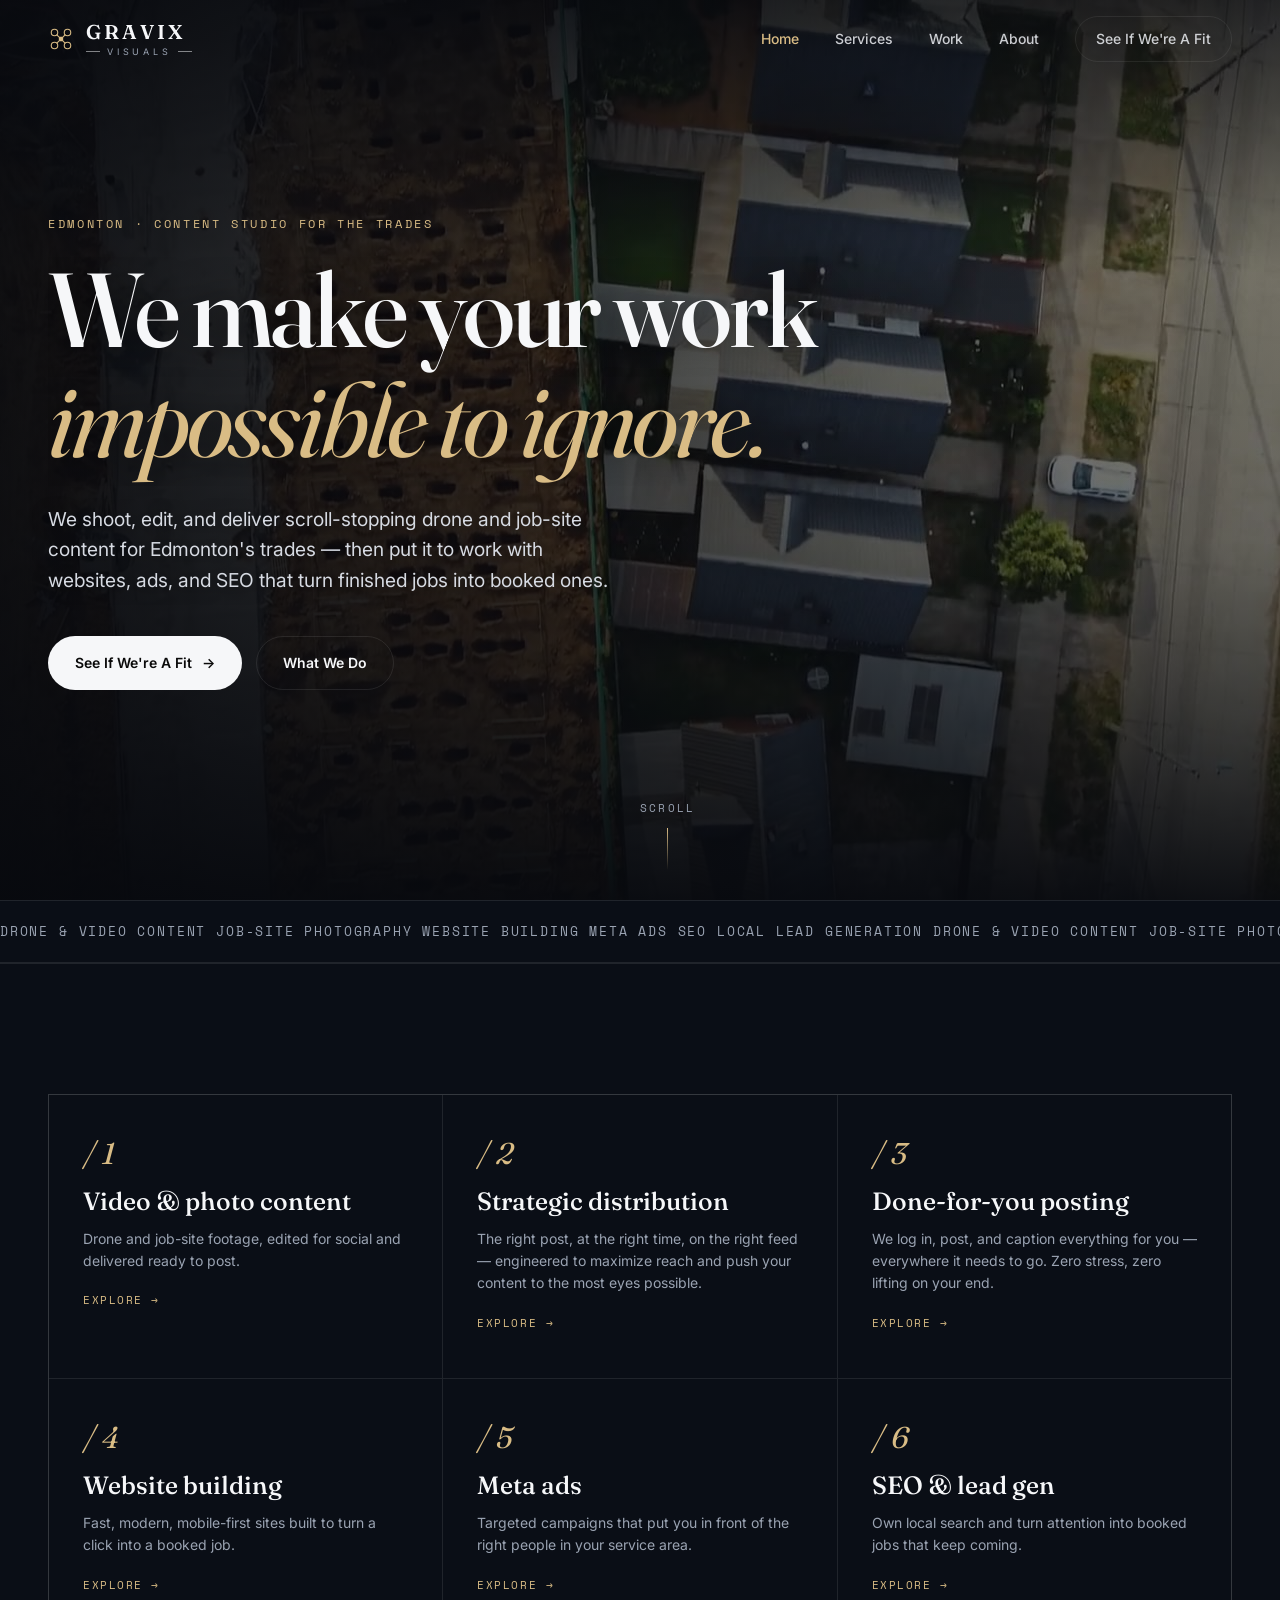
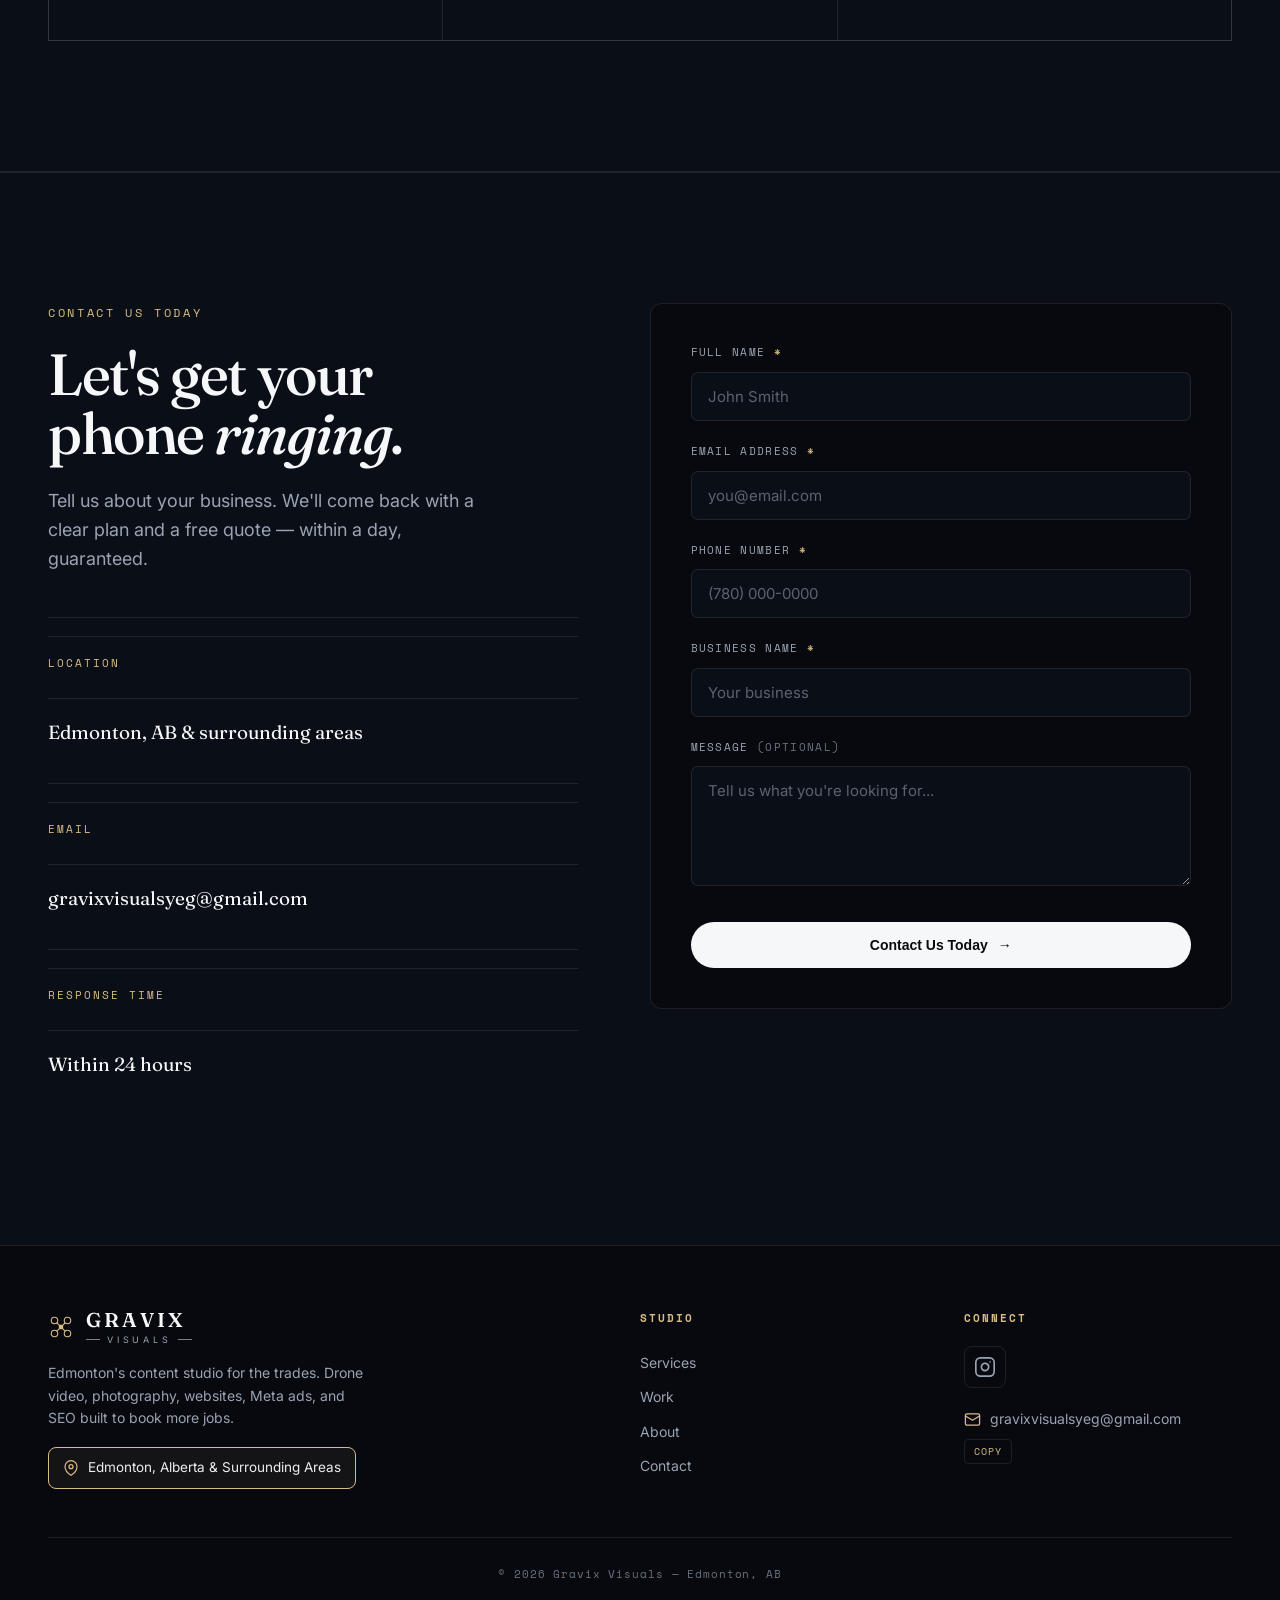
==== commit d3dce9b4: "Add files via upload" ====
--- a/index.html
+++ b/index.html
@@ -206,82 +206,6 @@
 </footer>
 
 <script>
-  /* ============ GRAVIX FX ENGINE ============ */
-  const isMobile = matchMedia('(max-width:980px)').matches;
-  const reduceMotion = matchMedia('(prefers-reduced-motion: reduce)').matches;
-
-  /* ---- scroll progress bar ---- */
-  const prog=document.createElement('div'); prog.className='scroll-progress'; document.body.appendChild(prog);
-  addEventListener('scroll',()=>{ const h=document.documentElement; prog.style.transform='scaleX('+(h.scrollTop/(h.scrollHeight-h.clientHeight))+')'; },{passive:true});
-
-  /* ---- floating gold particles ---- */
-  if(!reduceMotion){
-    const cv=document.createElement('canvas'); cv.className='fx-particles'; document.body.appendChild(cv);
-    const cx=cv.getContext('2d'); let W,H,pts=[];
-    const N = isMobile? 22 : 55;
-    function resize(){ W=cv.width=innerWidth; H=cv.height=innerHeight; }
-    resize(); addEventListener('resize',resize);
-    for(let i=0;i<N;i++) pts.push({x:Math.random()*innerWidth,y:Math.random()*innerHeight,r:Math.random()*1.6+.4,vx:(Math.random()-.5)*.18,vy:-(Math.random()*.22+.05),a:Math.random()*.5+.15,tw:Math.random()*Math.PI*2});
-    (function loop(){
-      cx.clearRect(0,0,W,H);
-      for(const p of pts){
-        p.x+=p.vx; p.y+=p.vy; p.tw+=.02;
-        if(p.y<-10){p.y=H+10;p.x=Math.random()*W}
-        if(p.x<-10)p.x=W+10; if(p.x>W+10)p.x=-10;
-        const glow=p.a*(0.6+0.4*Math.sin(p.tw));
-        cx.beginPath(); cx.arc(p.x,p.y,p.r,0,7);
-        cx.fillStyle='rgba(217,188,133,'+glow+')'; cx.fill();
-      }
-      requestAnimationFrame(loop);
-    })();
-  }
-
-  /* ---- cursor glow (desktop) ---- */
-  if(!isMobile && !reduceMotion){
-    const glow=document.createElement('div'); glow.className='cursor-glow'; document.body.appendChild(glow);
-    let gx=innerWidth/2,gy=innerHeight/2,tx=gx,ty=gy;
-    addEventListener('pointermove',e=>{tx=e.clientX;ty=e.clientY});
-    (function g(){ gx+=(tx-gx)*.12; gy+=(ty-gy)*.12; glow.style.transform='translate('+(gx-250)+'px,'+(gy-250)+'px)'; requestAnimationFrame(g); })();
-  }
-
-  /* ---- magnetic buttons ---- */
-  if(!isMobile && !reduceMotion){
-    document.querySelectorAll('.btn, .nav-cta').forEach(b=>{
-      b.addEventListener('pointermove',e=>{
-        const r=b.getBoundingClientRect();
-        const dx=e.clientX-(r.left+r.width/2), dy=e.clientY-(r.top+r.height/2);
-        b.style.transform='translate('+(dx*.18)+'px,'+(dy*.28)+'px)';
-      });
-      b.addEventListener('pointerleave',()=>{ b.style.transform=''; });
-    });
-  }
-
-  /* ---- 3D tilt on cards ---- */
-  if(!isMobile && !reduceMotion){
-    document.querySelectorAll('.tcard, .value-card, .step, .reel-frame').forEach(c=>{
-      c.classList.add('tilt');
-      c.addEventListener('pointermove',e=>{
-        const r=c.getBoundingClientRect();
-        const px=(e.clientX-r.left)/r.width-.5, py=(e.clientY-r.top)/r.height-.5;
-        c.style.transform='perspective(900px) rotateY('+(px*7)+'deg) rotateX('+(-py*7)+'deg) translateY(-3px)';
-      });
-      c.addEventListener('pointerleave',()=>{ c.style.transform=''; });
-    });
-  }
-
-  /* ---- shimmer sweep on section headings when revealed ---- */
-  const shimIO=new IntersectionObserver(es=>{ es.forEach(e=>{ if(e.isIntersecting){ e.target.classList.add('shimmer'); shimIO.unobserve(e.target);} }); },{threshold:.4});
-  document.querySelectorAll('.sec-head h2, .page-hero h1, .contact-head h2, .reel-copy h2, .about-grid h2, .mission-statement').forEach(h=>shimIO.observe(h));
-
-  /* ---- hero video parallax ---- */
-  if(!reduceMotion){
-    const hv=document.getElementById('heroVid');
-    if(hv && document.body.dataset.page==='home'){
-      addEventListener('scroll',()=>{ const y=scrollY; if(y<innerHeight) hv.style.transform='translateY('+(y*.35)+'px) scale(1.08)'; },{passive:true});
-    }
-  }
-
-  /* ============ core site js ============ */
   const nav=document.getElementById('nav');
   const isHome=document.body.dataset.page==='home';
   const onScroll=()=>{ if(window.scrollY>40||!isHome)nav.classList.add('solid'); else nav.classList.remove('solid'); };
--- a/styles.css
+++ b/styles.css
@@ -293,98 +293,3 @@
   .values-grid{grid-template-columns:1fr}
   .value-card{padding:36px 28px}
 }
-
-/* ============ GRAVIX FX LAYER ============ */
-
-/* scroll progress bar */
-.scroll-progress{
-  position:fixed;top:0;left:0;right:0;height:2px;z-index:200;
-  background:linear-gradient(90deg,var(--gold),#F0DCAE);
-  transform:scaleX(0);transform-origin:left;pointer-events:none;
-  box-shadow:0 0 12px rgba(217,188,133,.5);
-}
-
-/* floating particles canvas */
-.fx-particles{
-  position:fixed;inset:0;z-index:1;pointer-events:none;opacity:.8;
-}
-
-/* cursor glow */
-.cursor-glow{
-  position:fixed;top:0;left:0;width:500px;height:500px;z-index:0;pointer-events:none;
-  background:radial-gradient(circle,rgba(217,188,133,.07) 0%,transparent 60%);
-  will-change:transform;
-}
-
-/* content sits above particles */
-nav,header,section,footer,.marquee{position:relative;z-index:2}
-
-/* magnetic buttons — smooth return */
-.btn,.nav-cta{transition:transform .3s cubic-bezier(.2,.7,.3,1),background .25s,border-color .25s,color .25s;will-change:transform}
-
-/* 3D tilt cards */
-.tilt{transition:transform .4s cubic-bezier(.2,.7,.3,1);will-change:transform;transform-style:preserve-3d}
-
-/* shimmer sweep on headings */
-.shimmer{position:relative;overflow:hidden;padding-bottom:.12em;margin-bottom:-.08em}
-.shimmer::before{
-  content:'';position:absolute;top:0;left:-80%;width:60%;height:100%;
-  background:linear-gradient(105deg,transparent 0%,rgba(217,188,133,.18) 45%,rgba(255,255,255,.10) 50%,rgba(217,188,133,.18) 55%,transparent 100%);
-  transform:skewX(-20deg);
-  animation:shimmer-sweep 1.6s .3s cubic-bezier(.4,0,.2,1) forwards;
-  pointer-events:none;
-}
-@keyframes shimmer-sweep{to{left:130%}}
-
-/* gold animated gradient on hero italics */
-.hero h1 em, .page-hero h1 em{
-  background:linear-gradient(90deg,var(--gold) 0%,#F0DCAE 25%,var(--gold) 50%,#C9A96B 75%,var(--gold) 100%);
-  background-size:200% auto;
-  -webkit-background-clip:text;background-clip:text;
-  -webkit-text-fill-color:transparent;color:transparent;
-  animation:gold-flow 6s linear infinite;
-}
-@keyframes gold-flow{to{background-position:200% center}}
-
-/* hero video gets GPU transform base for parallax */
-#heroVid{will-change:transform;transform:scale(1.08)}
-
-/* card hover glow ring */
-.tcard,.value-card{position:relative}
-.tcard::before,.value-card::before{
-  content:'';position:absolute;inset:0;pointer-events:none;opacity:0;
-  background:radial-gradient(600px circle at 50% 0%,rgba(217,188,133,.08),transparent 45%);
-  transition:opacity .4s;
-}
-.tcard:hover::before,.value-card:hover::before{opacity:1}
-
-/* marquee gets a soft gold edge fade */
-.marquee{position:relative}
-.marquee::before,.marquee::after{
-  content:'';position:absolute;top:0;bottom:0;width:120px;z-index:3;pointer-events:none;
-}
-.marquee::before{left:0;background:linear-gradient(90deg,var(--bg-2),transparent)}
-.marquee::after{right:0;background:linear-gradient(-90deg,var(--bg-2),transparent)}
-
-/* footer location badge — soft pulse */
-.foot-location{animation:loc-pulse 4s ease-in-out infinite}
-@keyframes loc-pulse{
-  0%,100%{box-shadow:0 0 0 0 rgba(217,188,133,.0)}
-  50%{box-shadow:0 0 18px 0 rgba(217,188,133,.15)}
-}
-
-/* form focus glow */
-.field input:focus,.field textarea:focus{box-shadow:0 0 0 3px rgba(217,188,133,.12)}
-
-/* reveal animation — slightly springier */
-.reveal{transition:opacity 1s cubic-bezier(.2,.7,.2,1),transform 1s cubic-bezier(.16,1,.3,1)}
-
-@media(max-width:980px){
-  .cursor-glow{display:none}
-  .scroll-progress{height:2px}
-}
-@media(prefers-reduced-motion:reduce){
-  .scroll-progress,.fx-particles,.cursor-glow{display:none}
-  .shimmer::before{animation:none;opacity:0}
-  .hero h1 em,.page-hero h1 em{animation:none}
-}
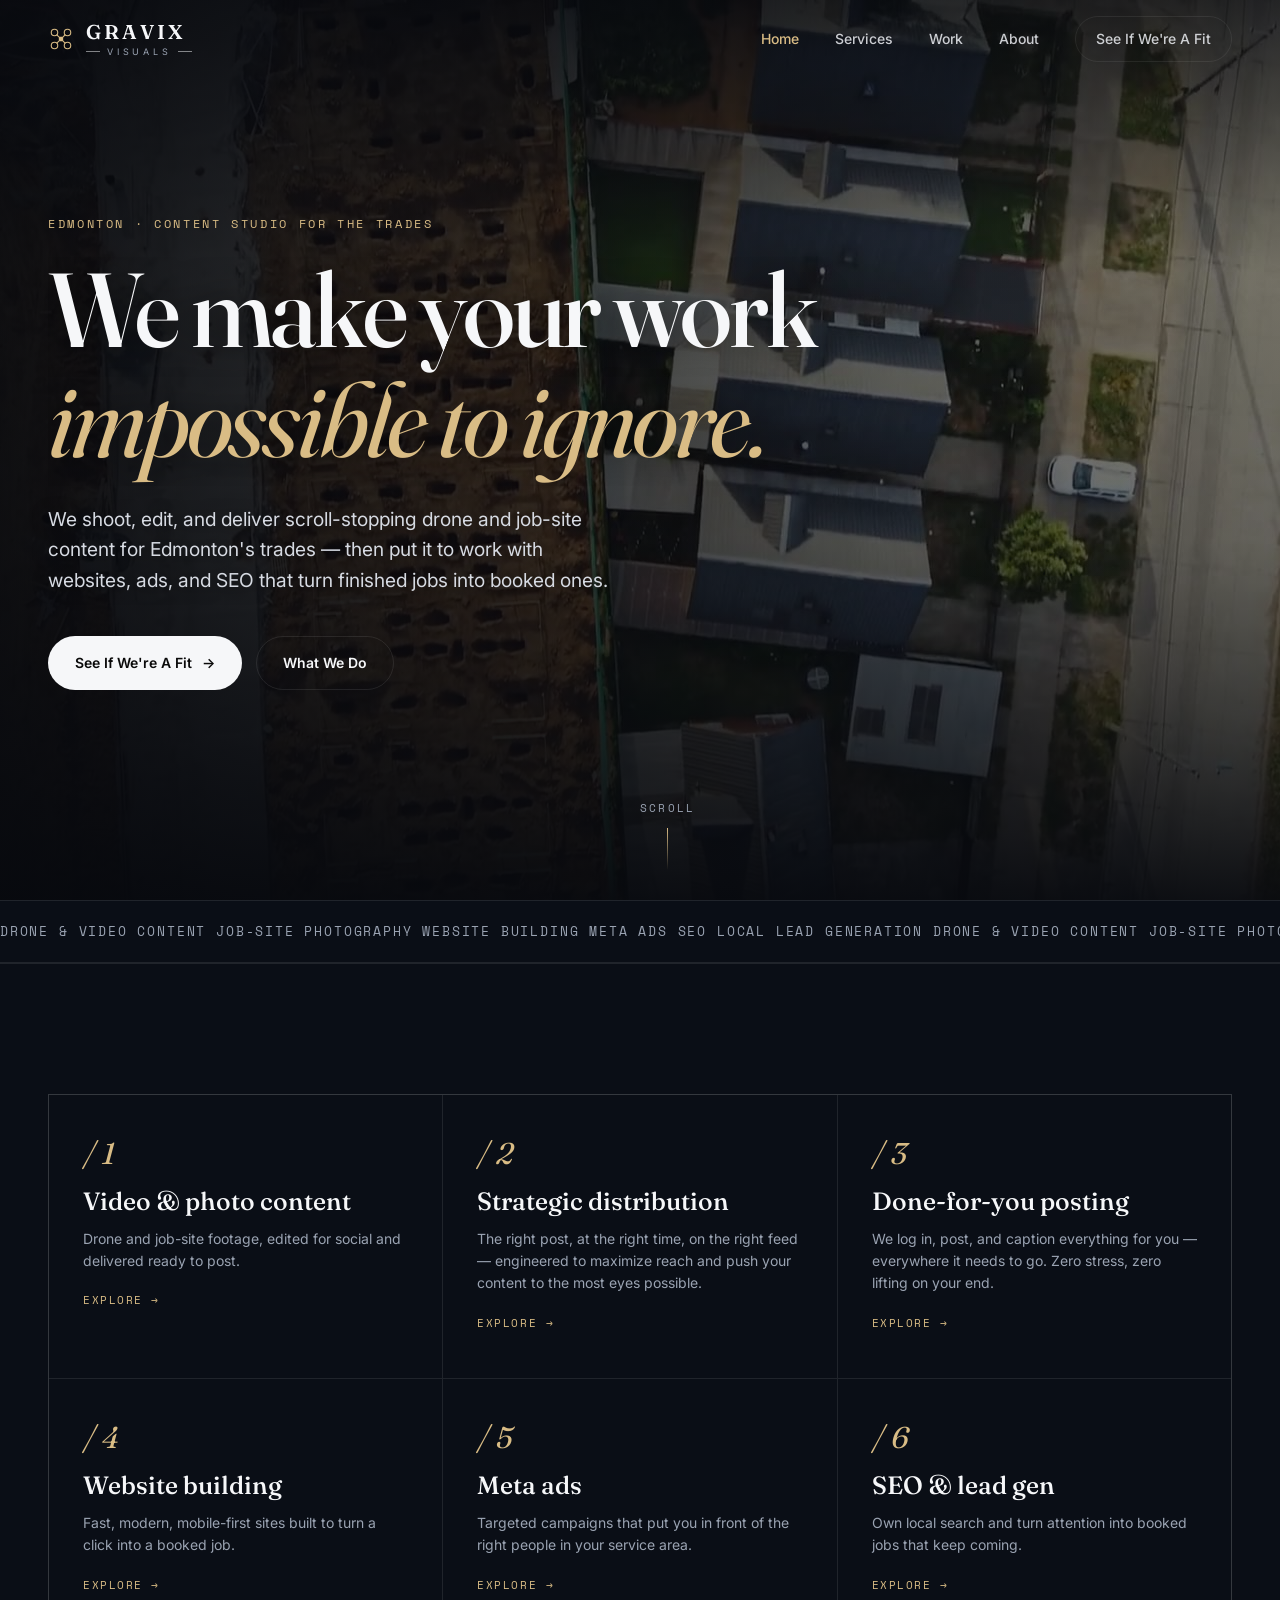
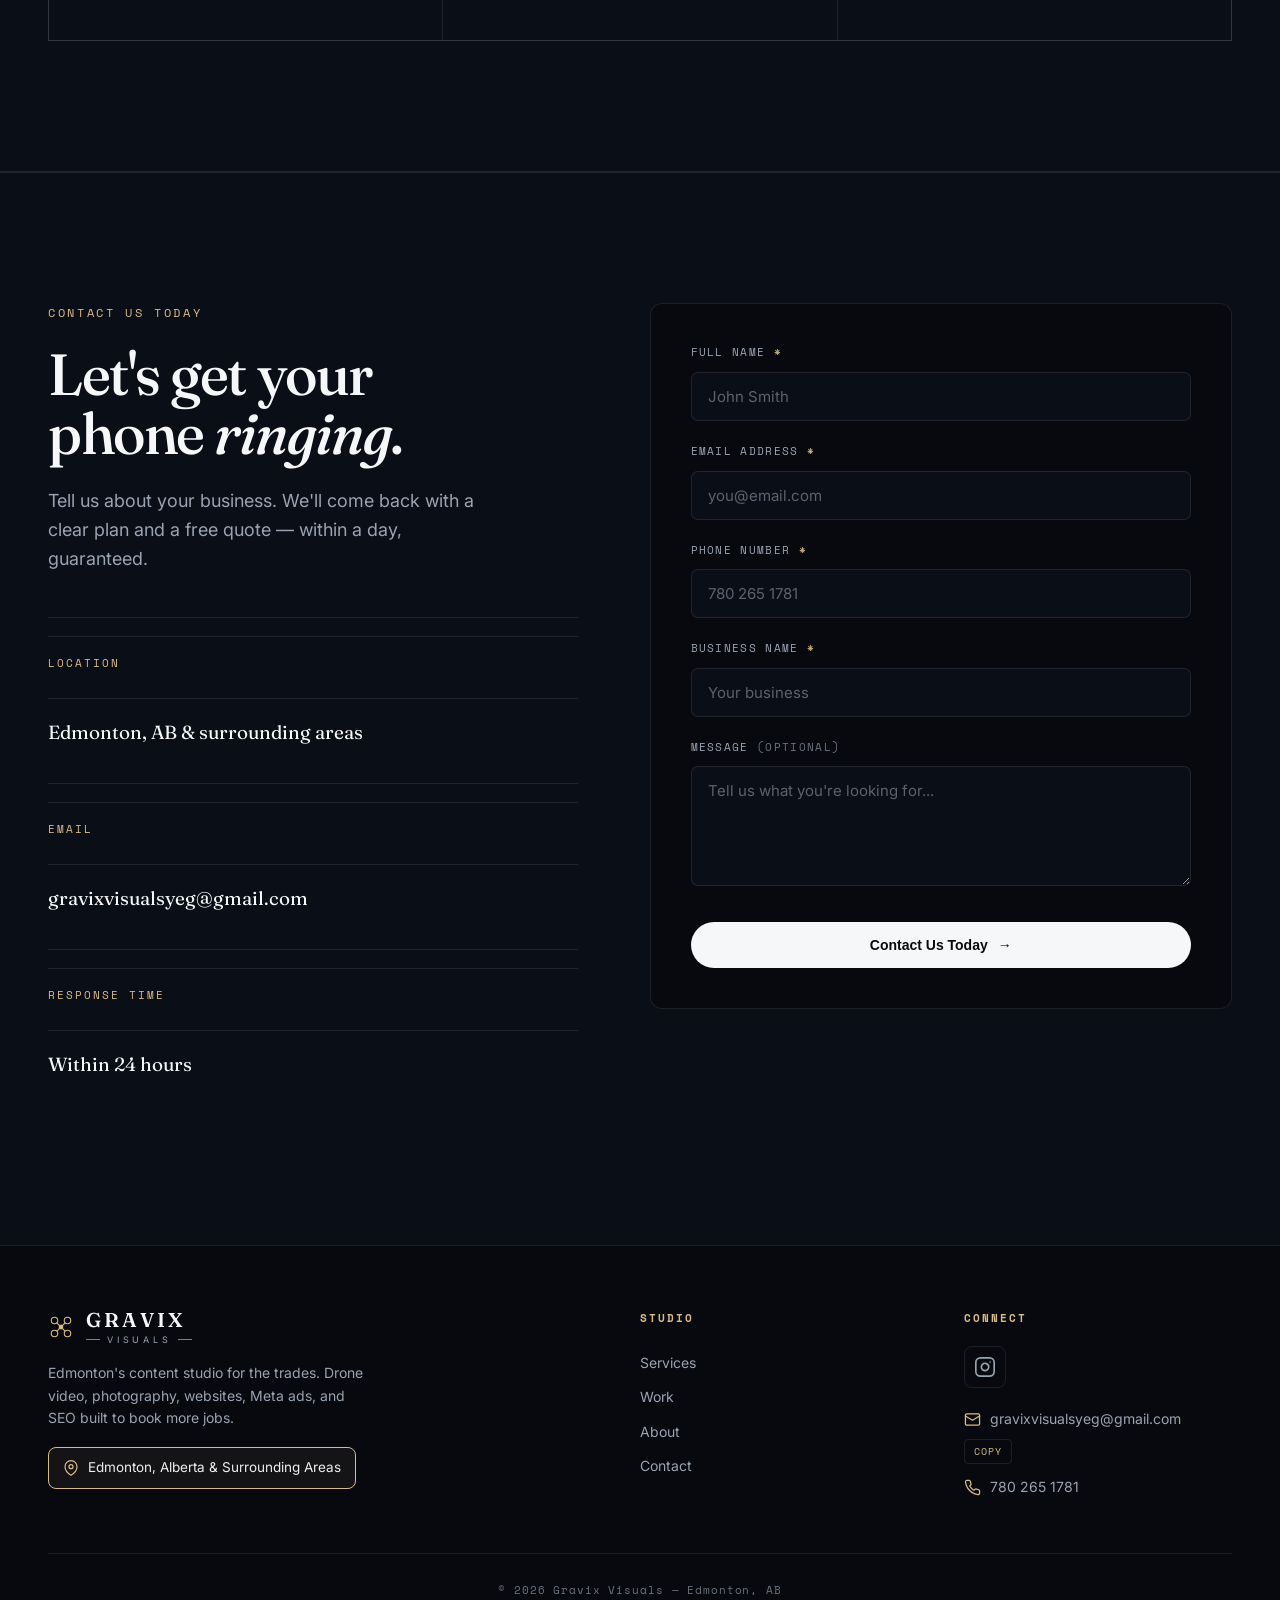
==== commit bffa47f7: "Add files via upload" ====
--- a/index.html
+++ b/index.html
@@ -129,7 +129,7 @@
           </div>
           <div class="field">
             <label for="phone">Phone Number <span class="req">*</span></label>
-            <input type="tel" id="phone" name="phone" required placeholder="(780) 000-0000" />
+            <input type="tel" id="phone" name="phone" required placeholder="780 265 1781" />
           </div>
           <div class="field">
             <label for="business">Business Name <span class="req">*</span></label>
@@ -197,6 +197,12 @@
           <span class="email-text" id="emailText">gravixvisualsyeg@gmail.com</span>
           <button type="button" class="copy-btn" onclick="copyEmail(this)" aria-label="Copy email address">Copy</button>
         </div>
+        <a href="tel:+17802651781" class="phone-line">
+          <svg width="17" height="17" viewBox="0 0 24 24" fill="none" stroke="currentColor" stroke-width="1.8" stroke-linecap="round" stroke-linejoin="round" aria-hidden="true">
+            <path d="M22 16.92v3a2 2 0 0 1-2.18 2 19.79 19.79 0 0 1-8.63-3.07 19.5 19.5 0 0 1-6-6 19.79 19.79 0 0 1-3.07-8.67A2 2 0 0 1 4.11 2h3a2 2 0 0 1 2 1.72c.13.96.36 1.9.7 2.81a2 2 0 0 1-.45 2.11L8.09 9.91a16 16 0 0 0 6 6l1.27-1.27a2 2 0 0 1 2.11-.45c.9.34 1.85.57 2.81.7A2 2 0 0 1 22 16.92z"/>
+          </svg>
+          <span>780 265 1781</span>
+        </a>
       </div>
     </div>
     <div class="foot-bottom">
@@ -239,8 +245,26 @@
 
   function submitForm(e){
     e.preventDefault();
-    document.getElementById('contactForm').style.display='none';
-    document.getElementById('formSuccess').classList.add('show');
+    const form=document.getElementById('contactForm');
+    const btn=form.querySelector('button[type=submit]');
+    const orig=btn.innerHTML;
+    btn.disabled=true; btn.innerHTML='Sending...';
+    fetch('https://formspree.io/f/xjgqaqgn',{
+      method:'POST',
+      body:new FormData(form),
+      headers:{'Accept':'application/json'}
+    }).then(r=>{
+      if(r.ok){
+        form.style.display='none';
+        document.getElementById('formSuccess').classList.add('show');
+      } else {
+        btn.disabled=false; btn.innerHTML=orig;
+        alert('Something went wrong sending your message. Please email us directly at gravixvisualsyeg@gmail.com');
+      }
+    }).catch(()=>{
+      btn.disabled=false; btn.innerHTML=orig;
+      alert('Something went wrong sending your message. Please email us directly at gravixvisualsyeg@gmail.com');
+    });
     return false;
   }
 
--- a/styles.css
+++ b/styles.css
@@ -293,3 +293,11 @@
   .values-grid{grid-template-columns:1fr}
   .value-card{padding:36px 28px}
 }
+
+/* Footer phone line — matches email styling */
+.foot-col .phone-line{
+  display:flex;align-items:center;gap:9px;font-size:14px;color:var(--muted);
+  text-decoration:none;padding:6px 0;transition:color .2s,transform .2s;
+}
+.foot-col .phone-line svg{flex:none;color:var(--gold)}
+.foot-col .phone-line:hover{color:var(--gold);transform:translateX(3px)}
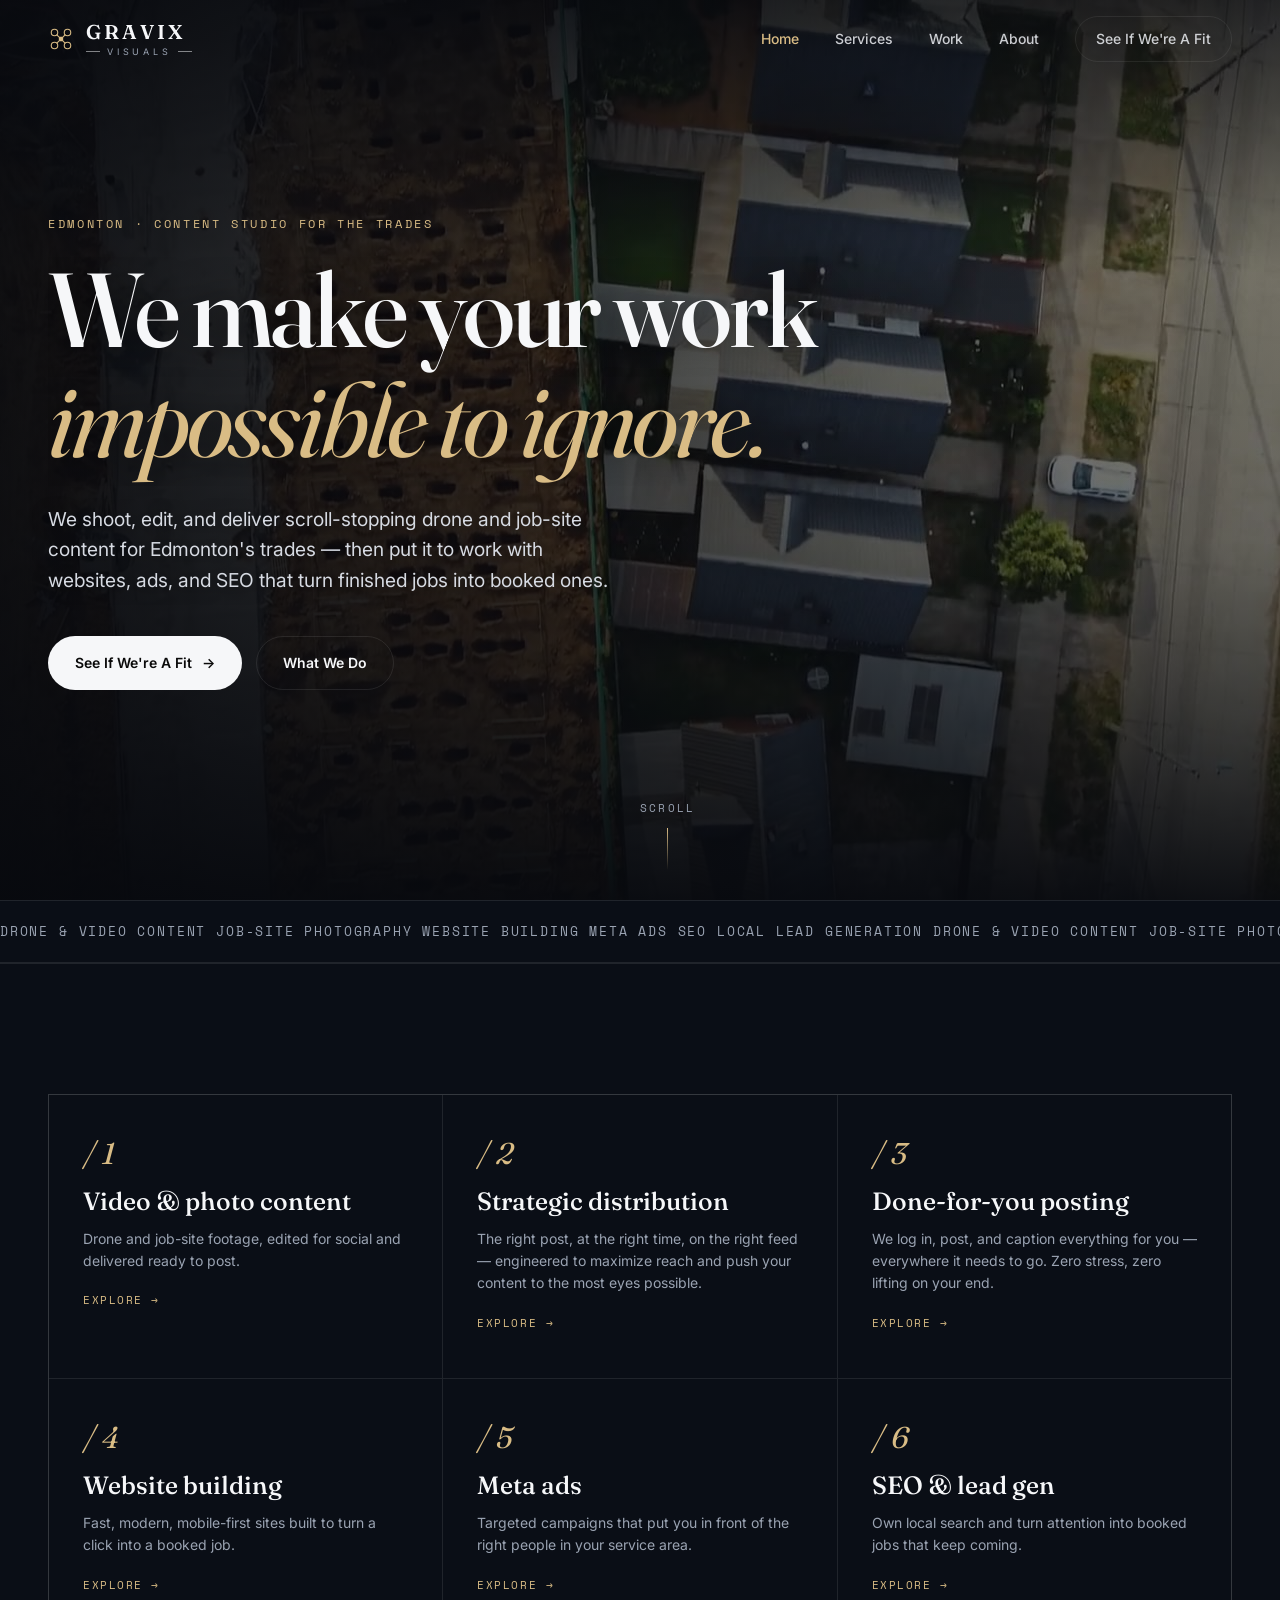
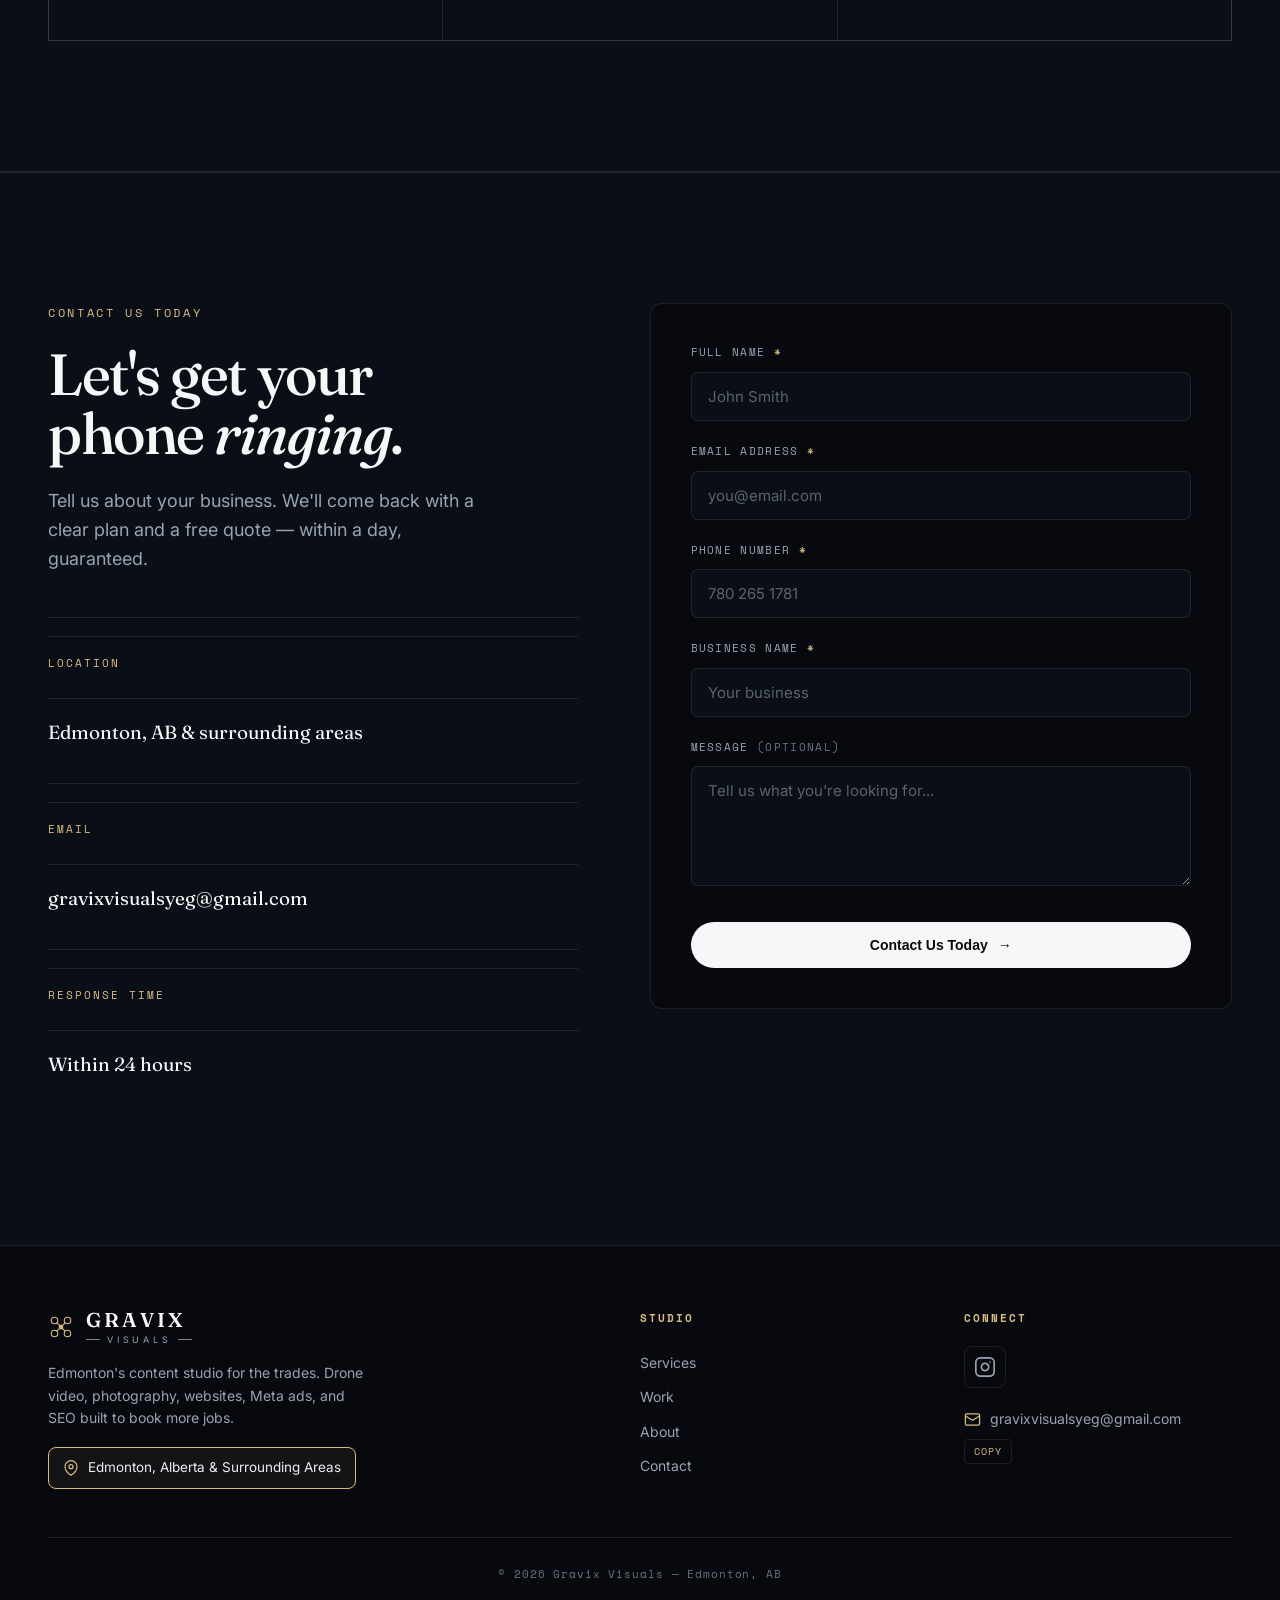
==== commit 2978648e: "Add files via upload" ====
--- a/index.html
+++ b/index.html
@@ -197,12 +197,7 @@
           <span class="email-text" id="emailText">gravixvisualsyeg@gmail.com</span>
           <button type="button" class="copy-btn" onclick="copyEmail(this)" aria-label="Copy email address">Copy</button>
         </div>
-        <a href="tel:+17802651781" class="phone-line">
-          <svg width="17" height="17" viewBox="0 0 24 24" fill="none" stroke="currentColor" stroke-width="1.8" stroke-linecap="round" stroke-linejoin="round" aria-hidden="true">
-            <path d="M22 16.92v3a2 2 0 0 1-2.18 2 19.79 19.79 0 0 1-8.63-3.07 19.5 19.5 0 0 1-6-6 19.79 19.79 0 0 1-3.07-8.67A2 2 0 0 1 4.11 2h3a2 2 0 0 1 2 1.72c.13.96.36 1.9.7 2.81a2 2 0 0 1-.45 2.11L8.09 9.91a16 16 0 0 0 6 6l1.27-1.27a2 2 0 0 1 2.11-.45c.9.34 1.85.57 2.81.7A2 2 0 0 1 22 16.92z"/>
-          </svg>
-          <span>780 265 1781</span>
-        </a>
+
       </div>
     </div>
     <div class="foot-bottom">
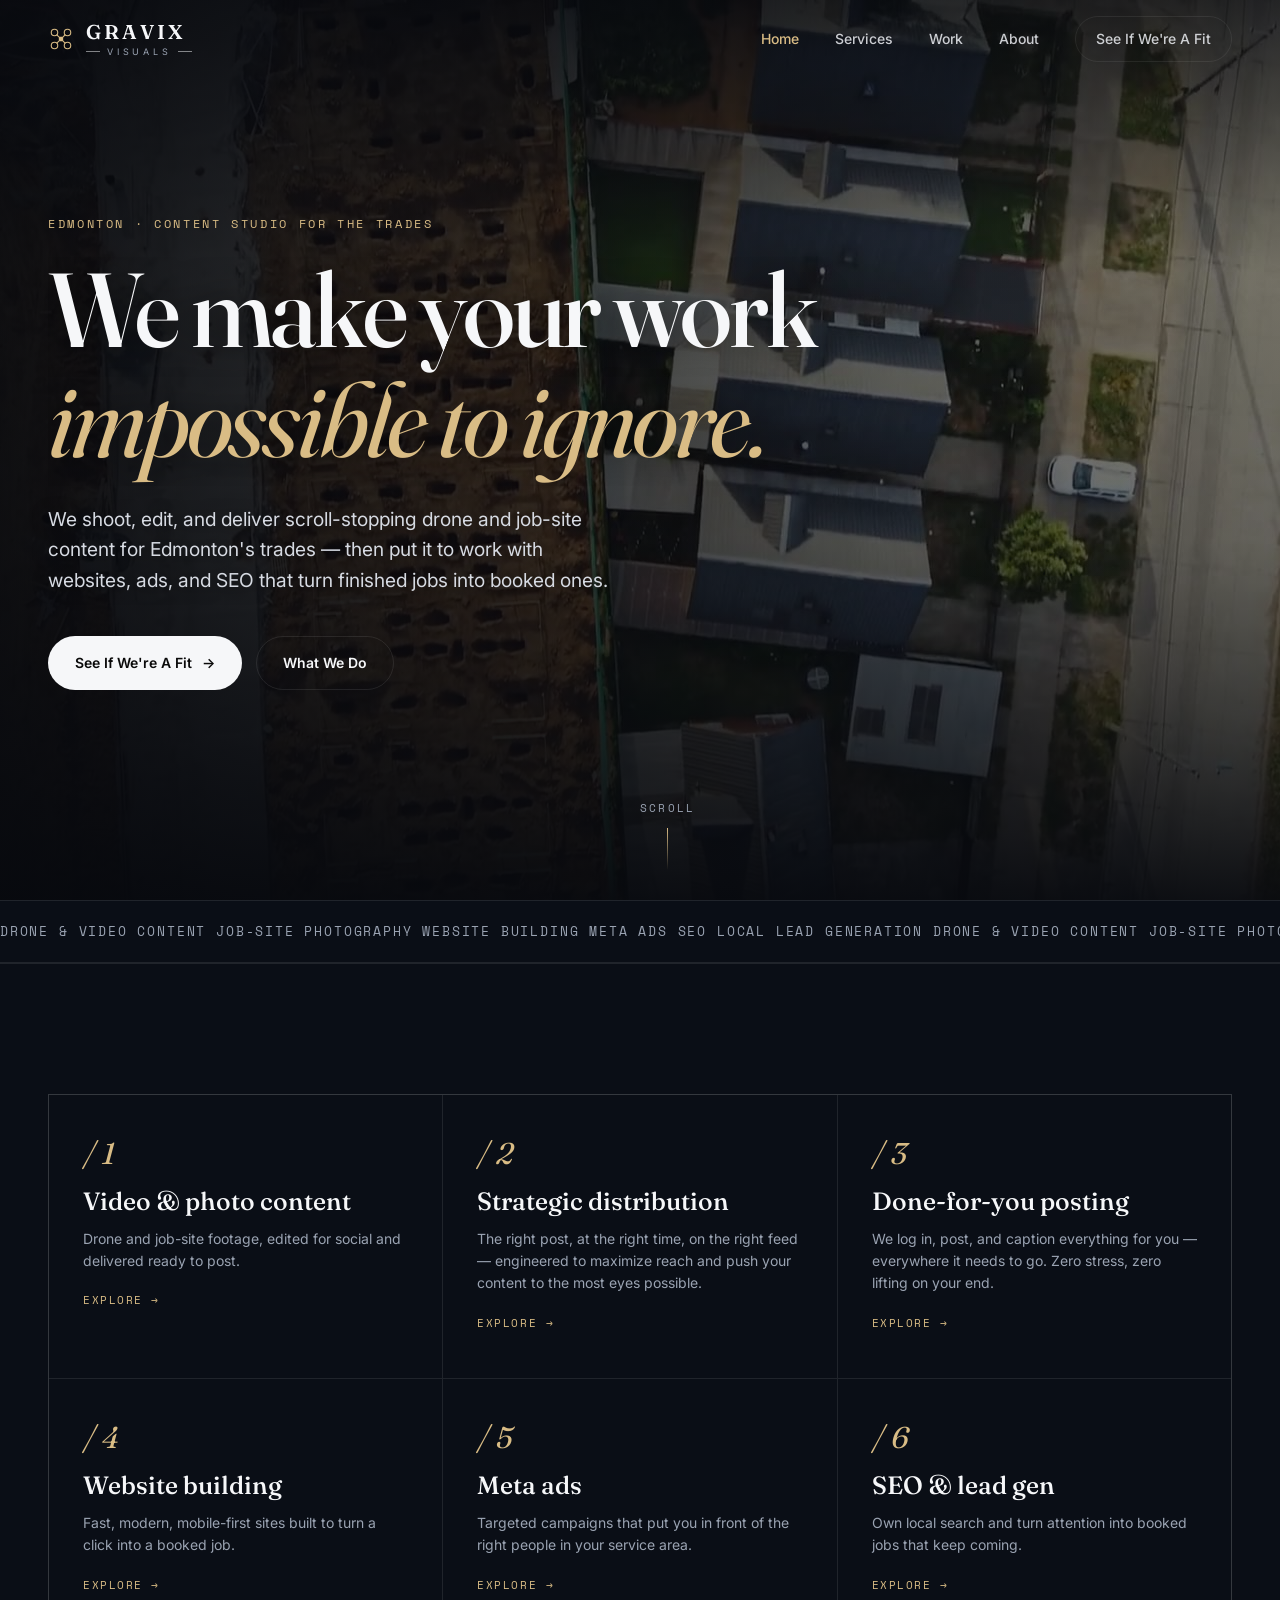
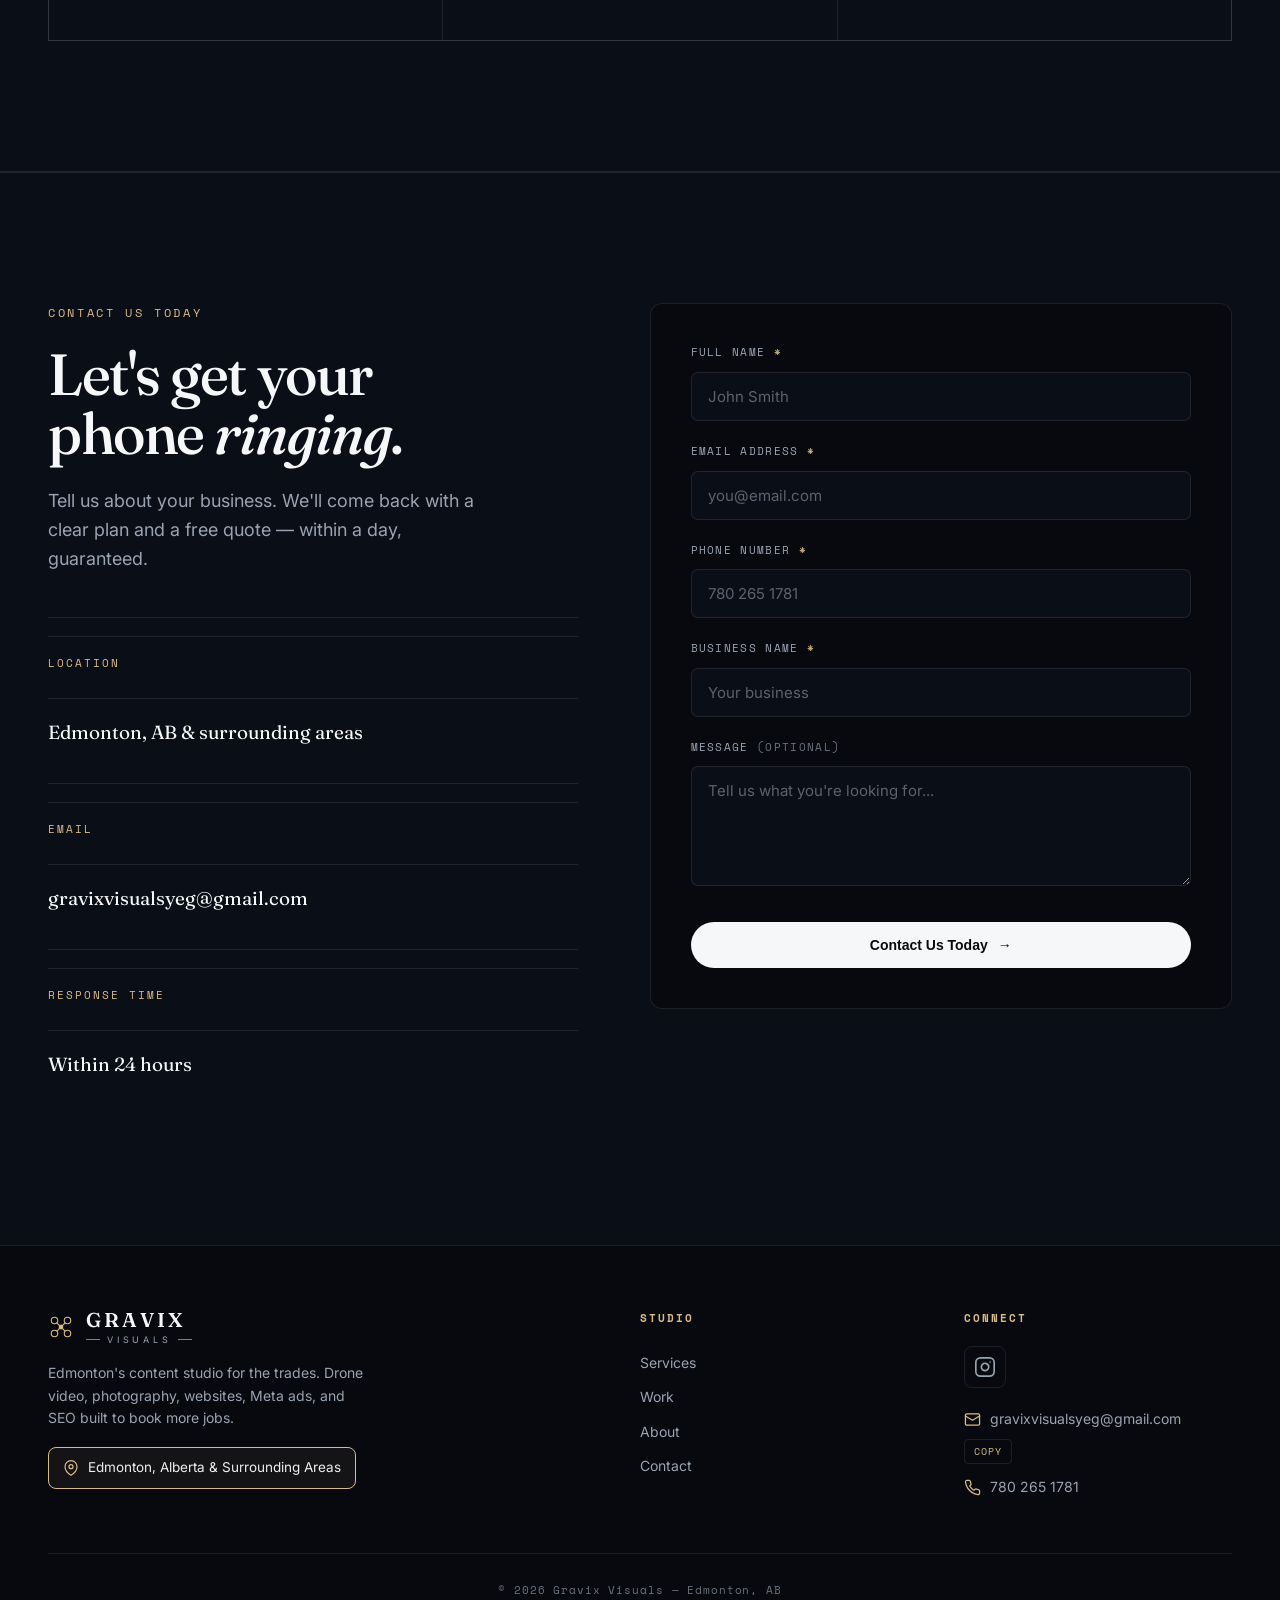
==== commit 43679cb8: "Add files via upload" ====
--- a/index.html
+++ b/index.html
@@ -197,7 +197,12 @@
           <span class="email-text" id="emailText">gravixvisualsyeg@gmail.com</span>
           <button type="button" class="copy-btn" onclick="copyEmail(this)" aria-label="Copy email address">Copy</button>
         </div>
-
+        <a href="tel:+17802651781" class="phone-line">
+          <svg width="17" height="17" viewBox="0 0 24 24" fill="none" stroke="currentColor" stroke-width="1.8" stroke-linecap="round" stroke-linejoin="round" aria-hidden="true">
+            <path d="M22 16.92v3a2 2 0 0 1-2.18 2 19.79 19.79 0 0 1-8.63-3.07 19.5 19.5 0 0 1-6-6 19.79 19.79 0 0 1-3.07-8.67A2 2 0 0 1 4.11 2h3a2 2 0 0 1 2 1.72c.13.96.36 1.9.7 2.81a2 2 0 0 1-.45 2.11L8.09 9.91a16 16 0 0 0 6 6l1.27-1.27a2 2 0 0 1 2.11-.45c.9.34 1.85.57 2.81.7A2 2 0 0 1 22 16.92z"/>
+          </svg>
+          <span>780 265 1781</span>
+        </a>
       </div>
     </div>
     <div class="foot-bottom">
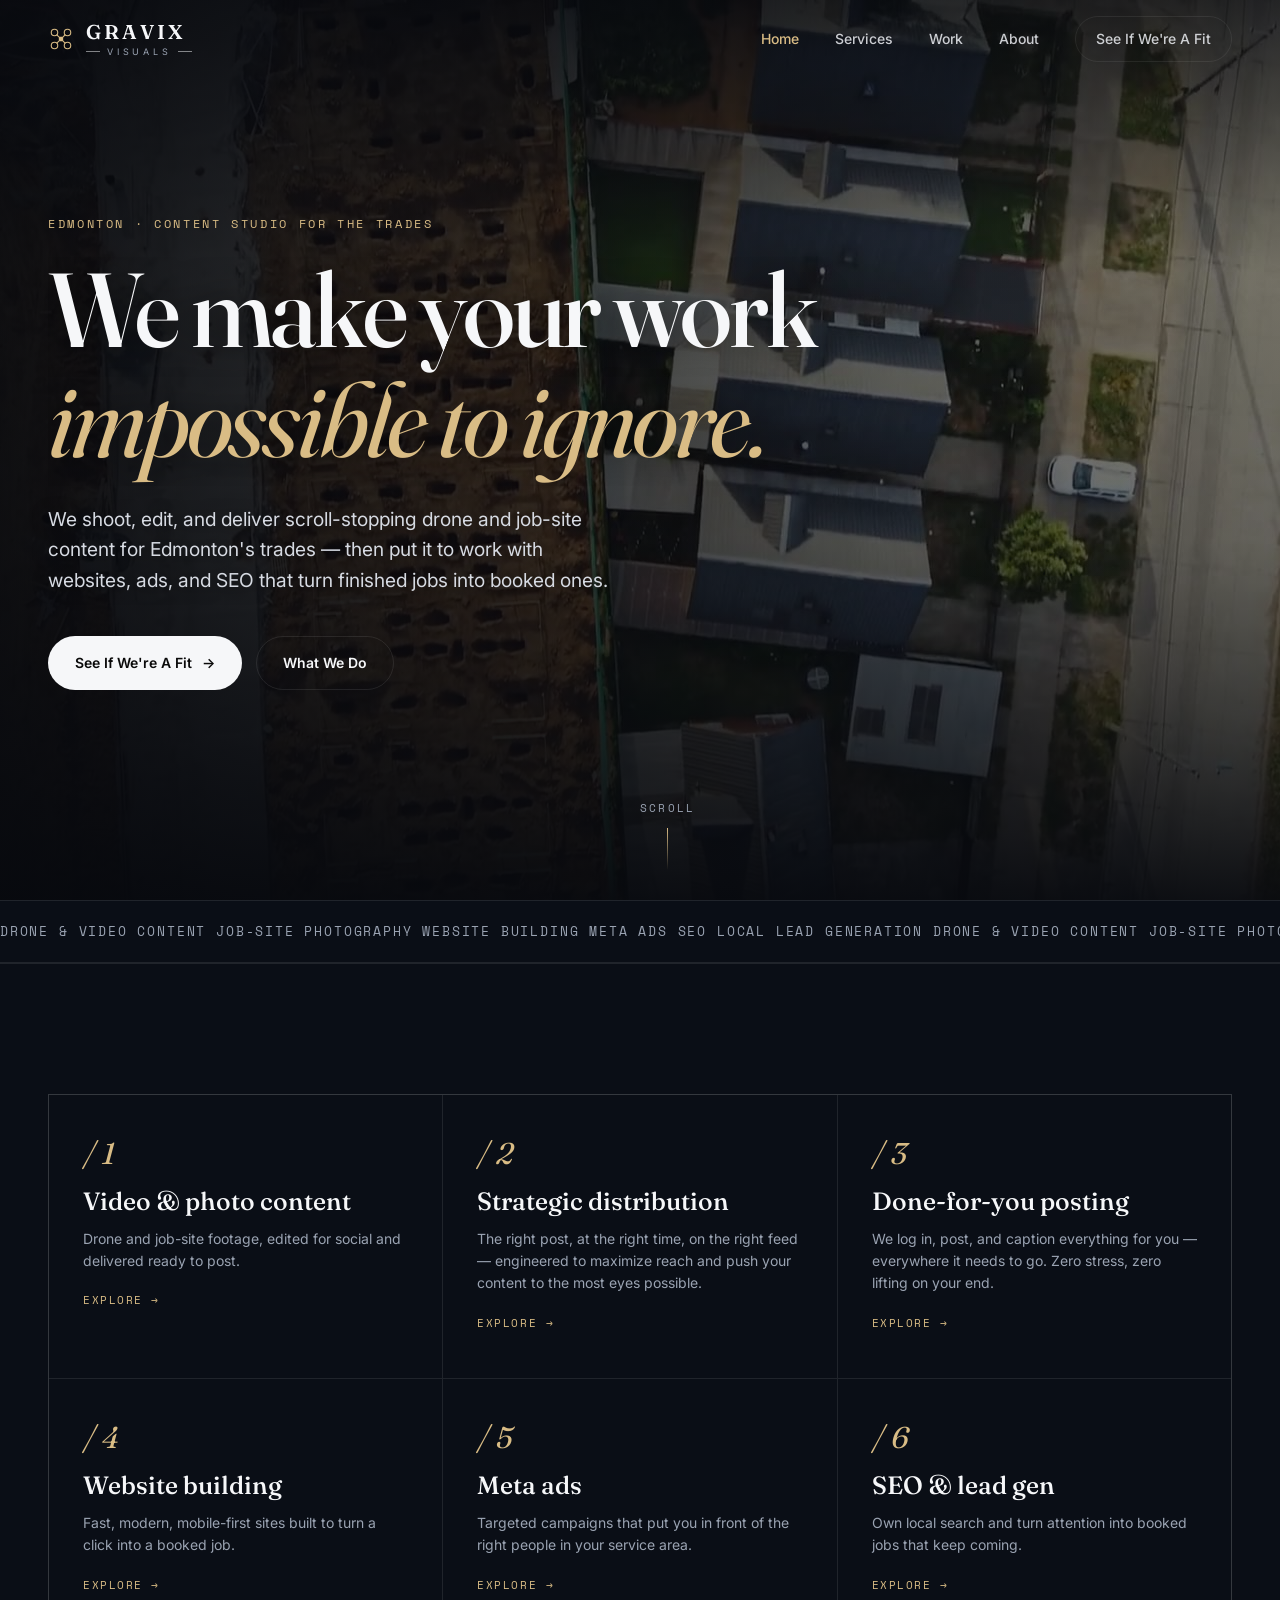
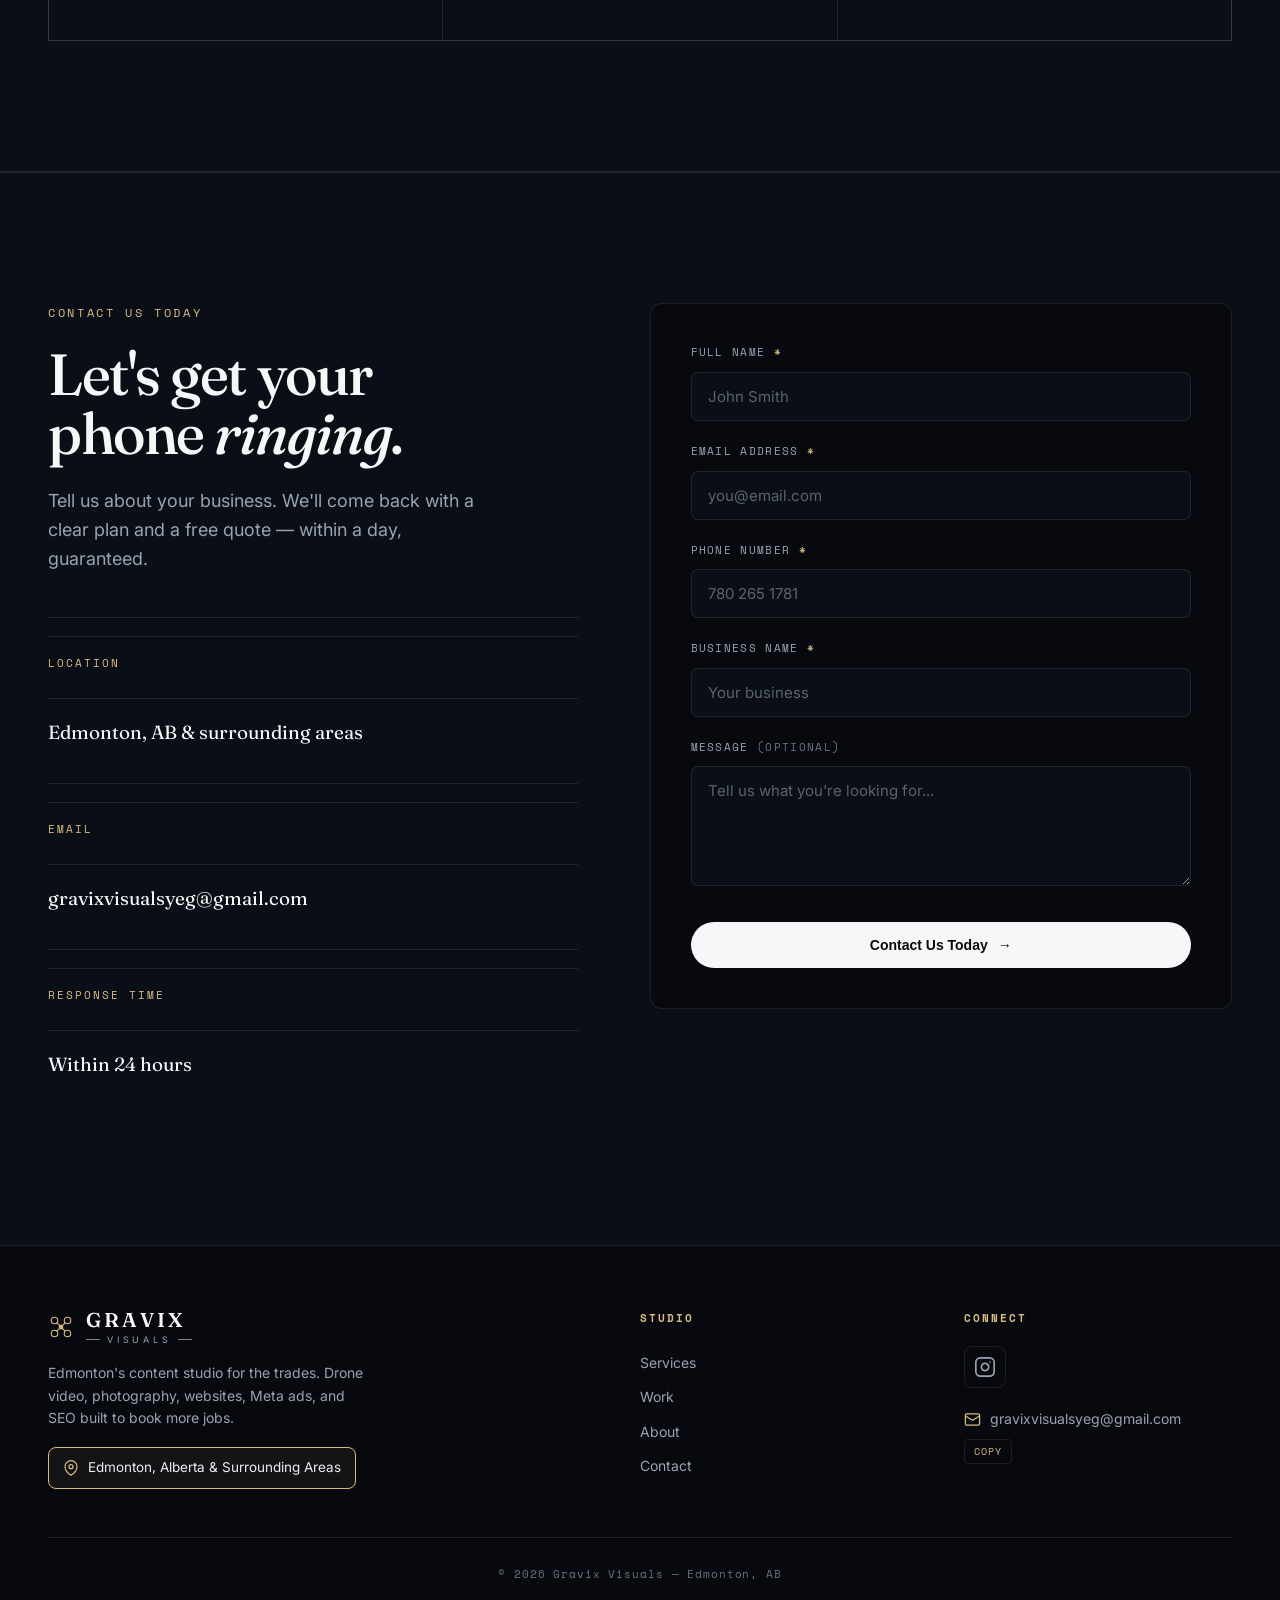
==== commit ef0c982e: "Add files via upload" ====
--- a/index.html
+++ b/index.html
@@ -197,12 +197,7 @@
           <span class="email-text" id="emailText">gravixvisualsyeg@gmail.com</span>
           <button type="button" class="copy-btn" onclick="copyEmail(this)" aria-label="Copy email address">Copy</button>
         </div>
-        <a href="tel:+17802651781" class="phone-line">
-          <svg width="17" height="17" viewBox="0 0 24 24" fill="none" stroke="currentColor" stroke-width="1.8" stroke-linecap="round" stroke-linejoin="round" aria-hidden="true">
-            <path d="M22 16.92v3a2 2 0 0 1-2.18 2 19.79 19.79 0 0 1-8.63-3.07 19.5 19.5 0 0 1-6-6 19.79 19.79 0 0 1-3.07-8.67A2 2 0 0 1 4.11 2h3a2 2 0 0 1 2 1.72c.13.96.36 1.9.7 2.81a2 2 0 0 1-.45 2.11L8.09 9.91a16 16 0 0 0 6 6l1.27-1.27a2 2 0 0 1 2.11-.45c.9.34 1.85.57 2.81.7A2 2 0 0 1 22 16.92z"/>
-          </svg>
-          <span>780 265 1781</span>
-        </a>
+
       </div>
     </div>
     <div class="foot-bottom">
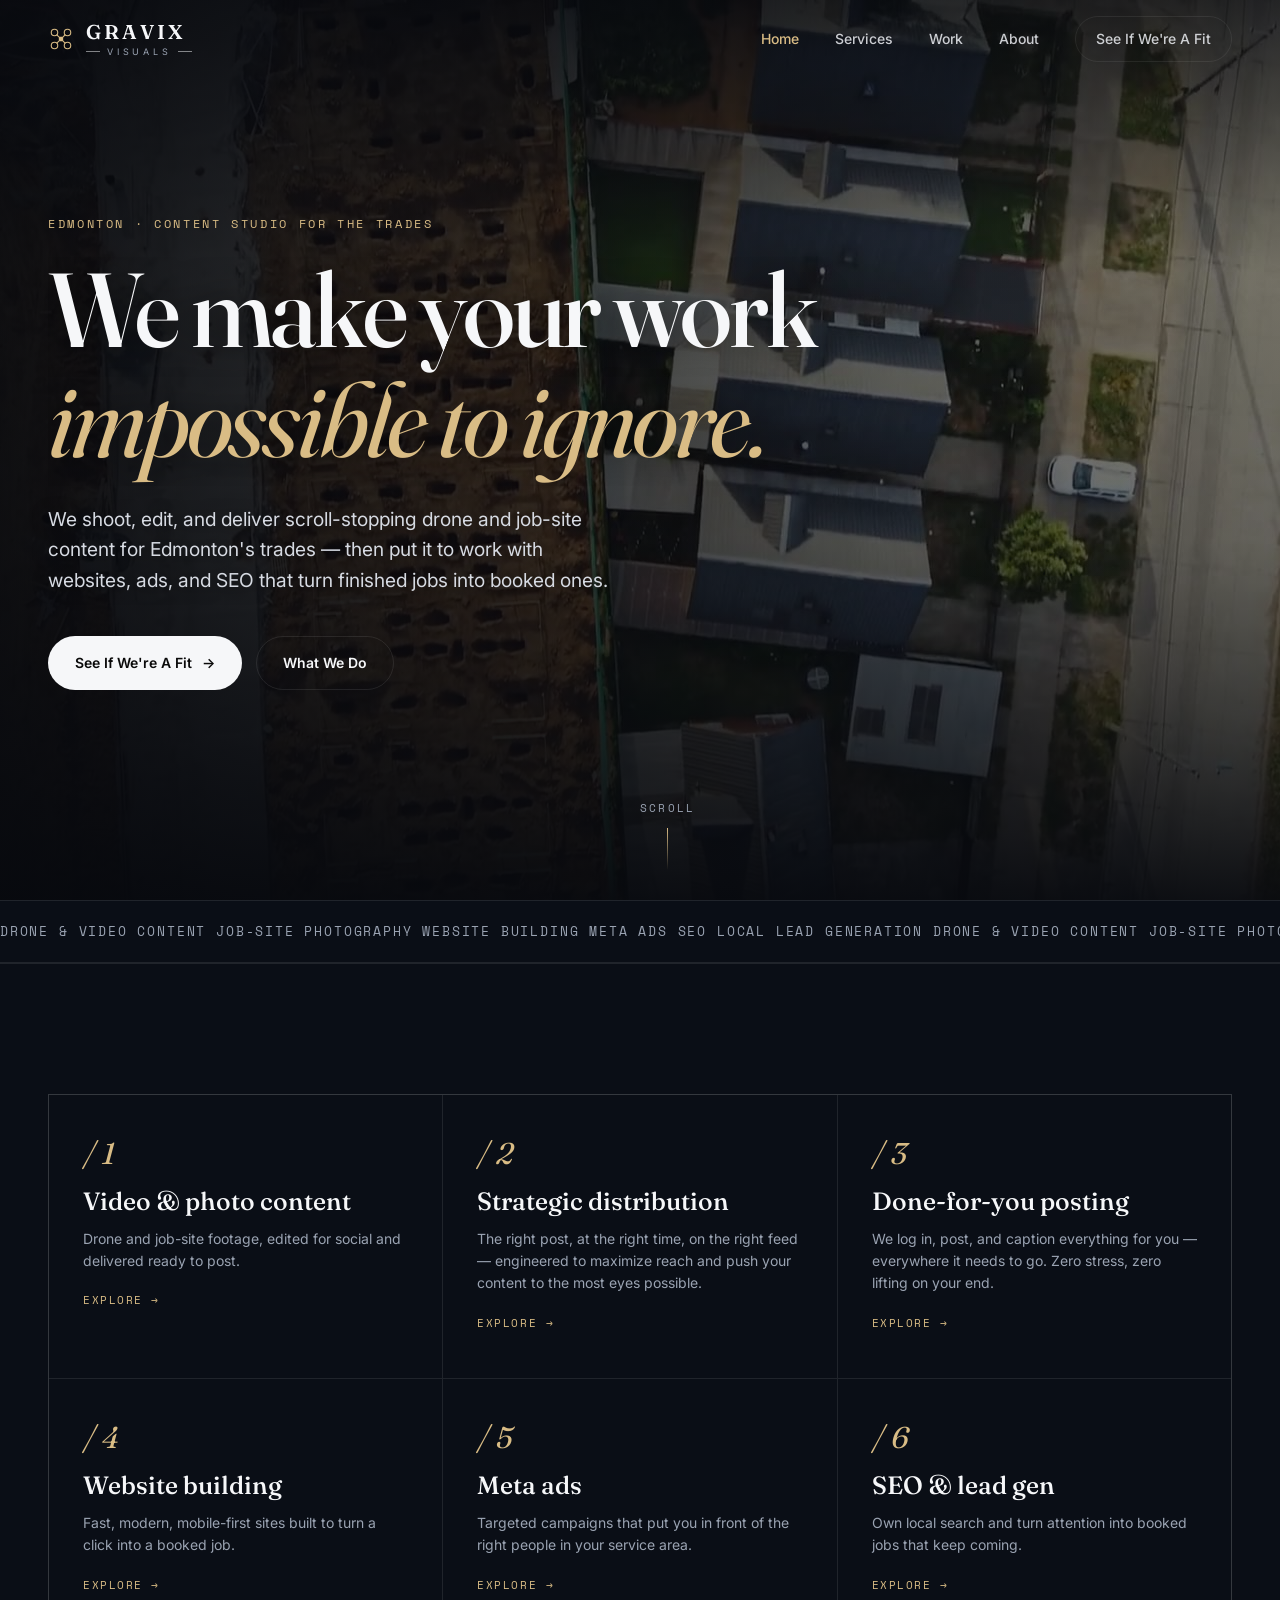
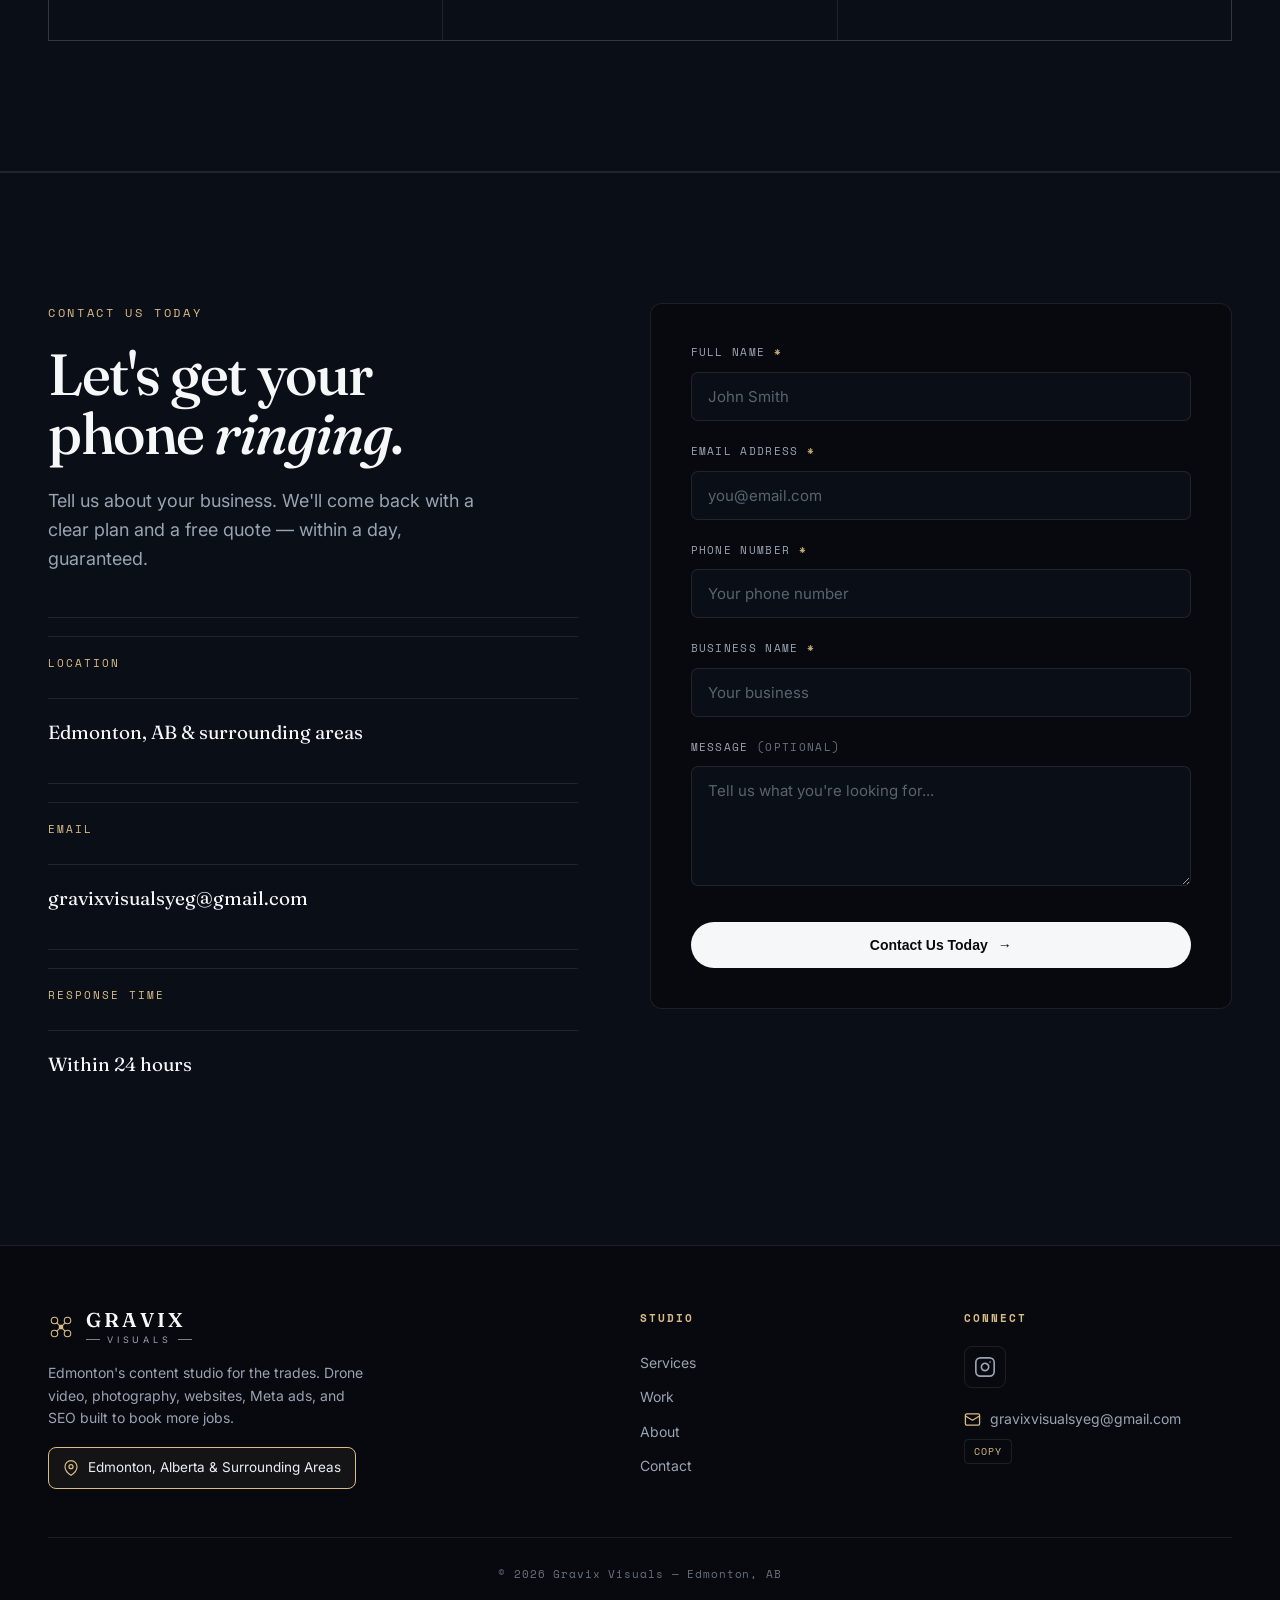
==== commit ce44cd5d: "Add files via upload" ====
--- a/index.html
+++ b/index.html
@@ -129,7 +129,7 @@
           </div>
           <div class="field">
             <label for="phone">Phone Number <span class="req">*</span></label>
-            <input type="tel" id="phone" name="phone" required placeholder="780 265 1781" />
+            <input type="tel" id="phone" name="phone" required placeholder="Your phone number" />
           </div>
           <div class="field">
             <label for="business">Business Name <span class="req">*</span></label>
